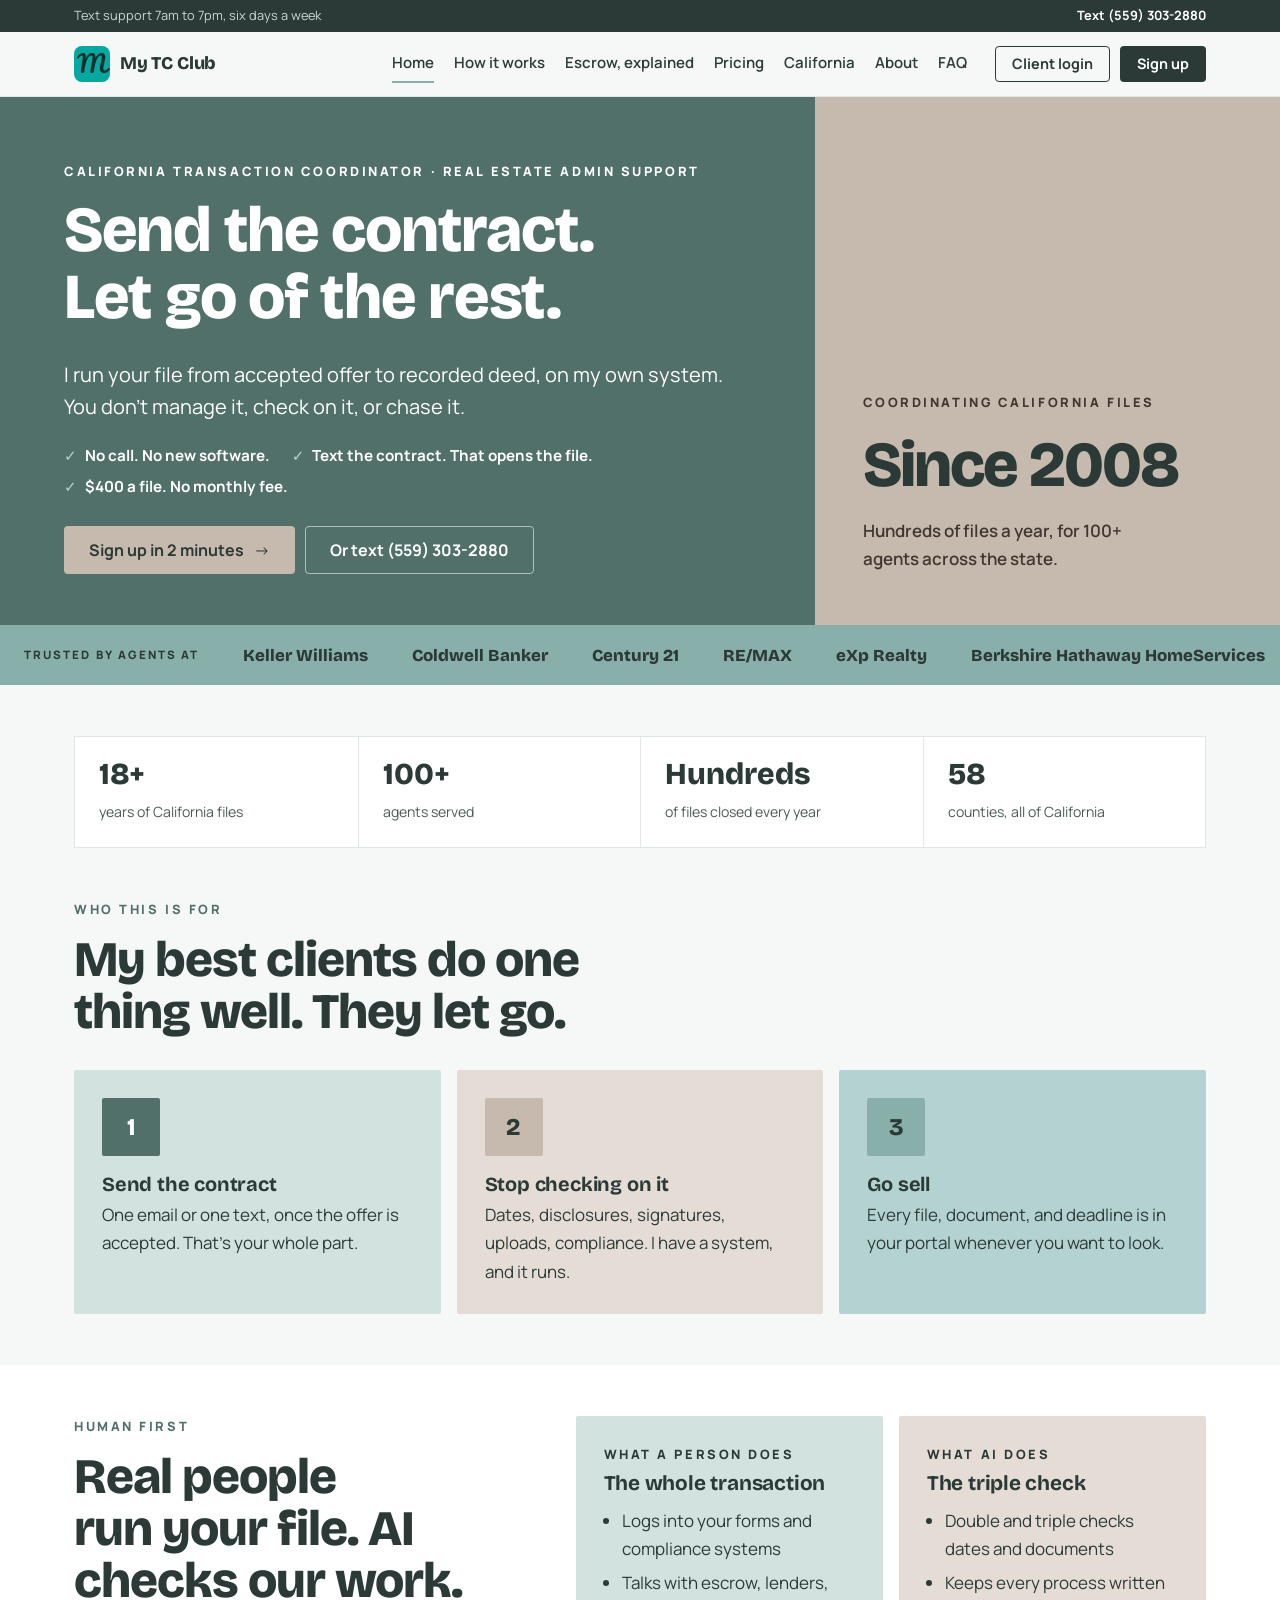
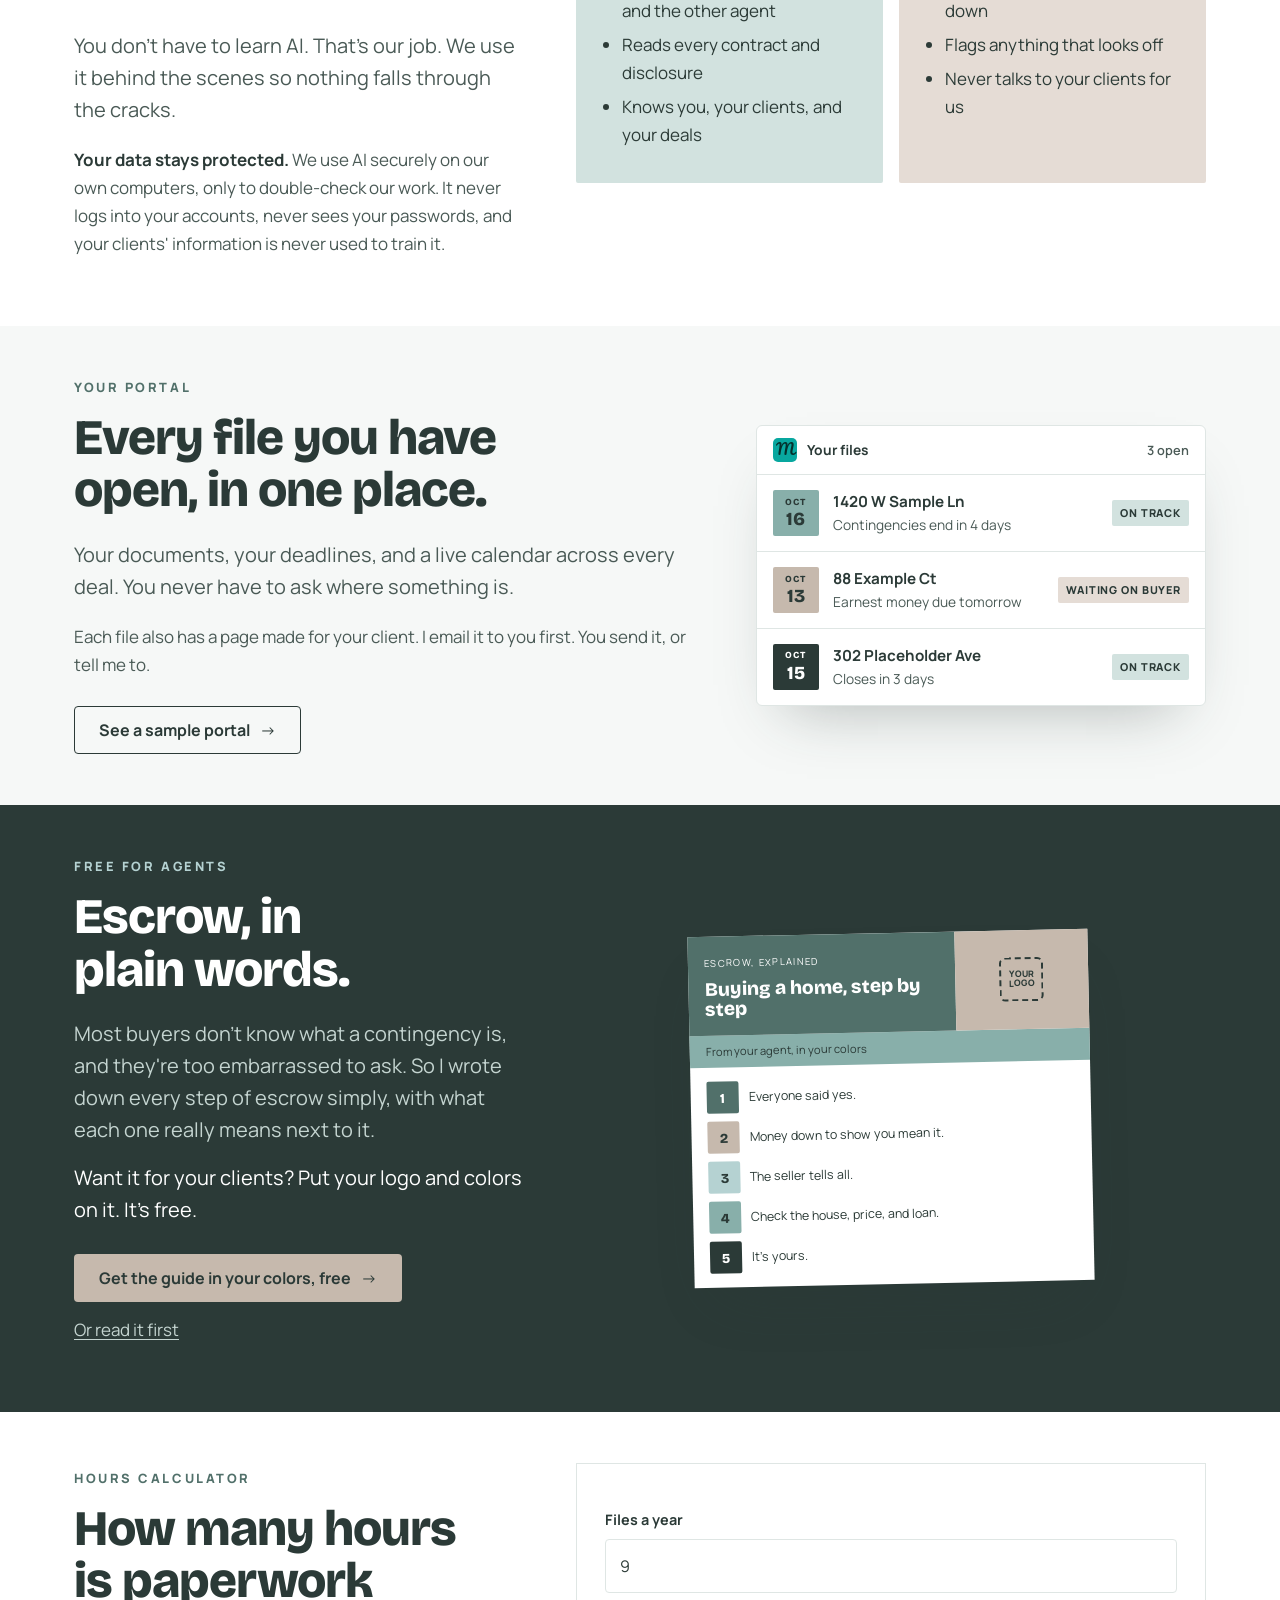
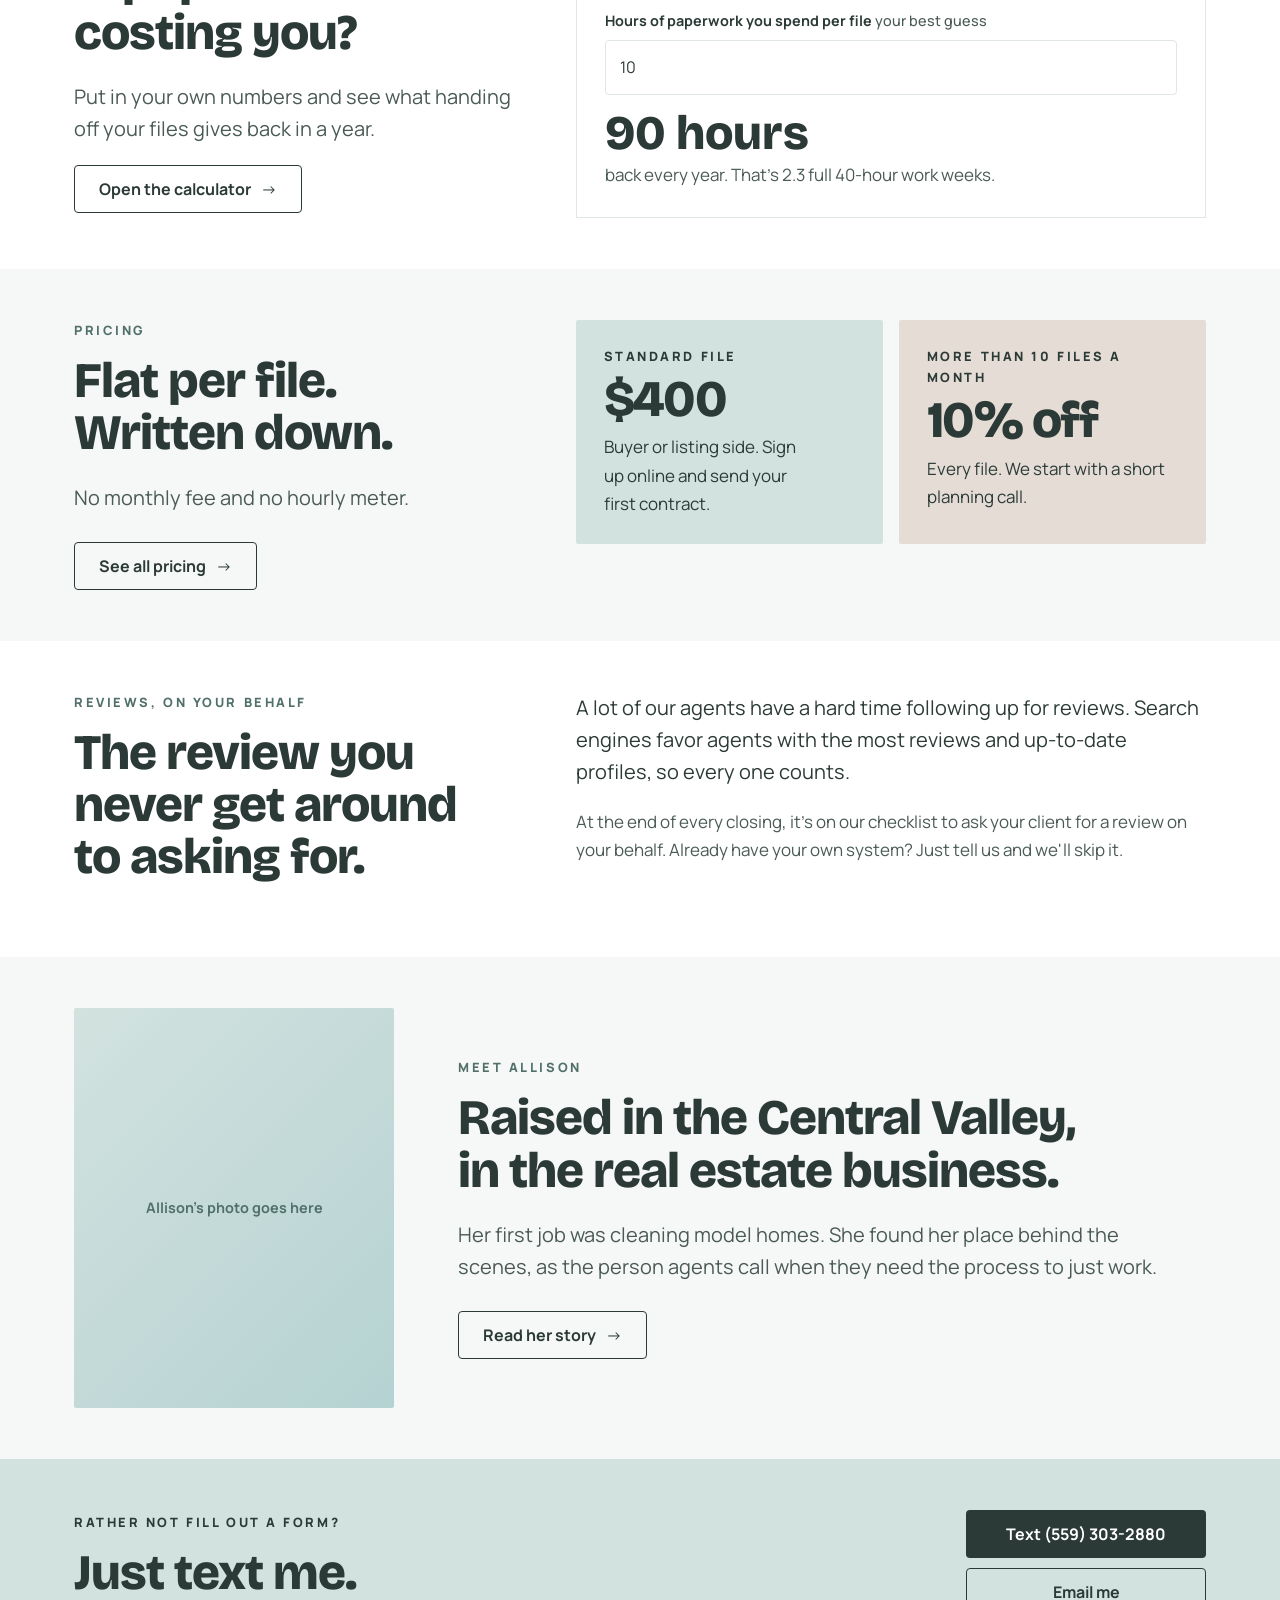
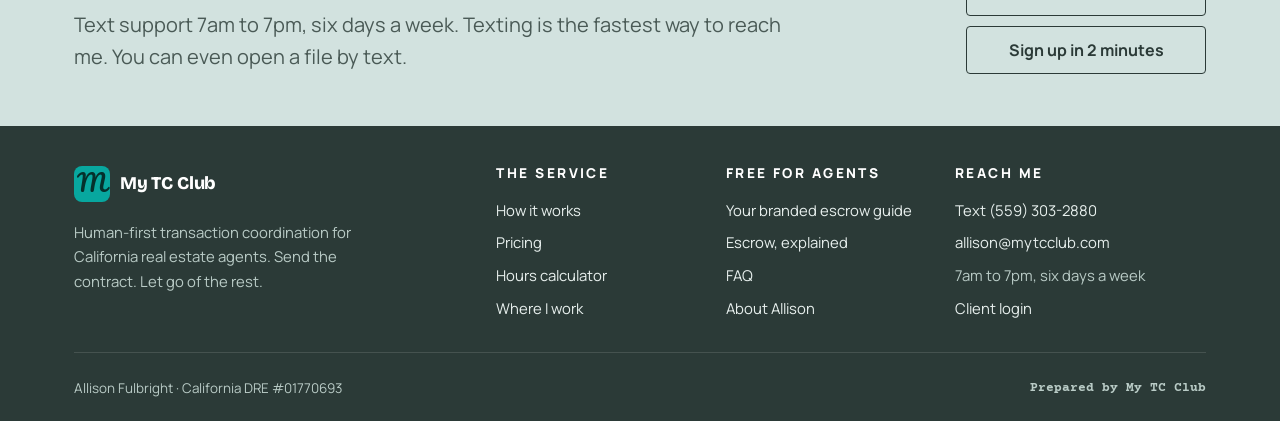
==== index.html @ 27456806 "My TC Club website (hidden from search until launch) Co-Authored-By: Claude Opus 5.5 <noreply@anthro" ====
<!doctype html>
<html lang="en">
<head>
<meta charset="utf-8">
<meta name="viewport" content="width=device-width,initial-scale=1">
<meta name="robots" content="noindex,nofollow" data-demo="remove-at-launch">
<title>California Transaction Coordinator | Virtual TC for Real Estate Agents | My TC Club</title>
<meta name="description" content="Virtual transaction coordination and real estate admin support for California agents. Contract to close, $400 per file, no call needed. Text the contract and let go.">
<link rel="canonical" href="https://www.mytcclub.com/">
<link rel="icon" href="assets/favicon.svg" type="image/svg+xml">
<meta name="theme-color" content="#51706a">
<meta property="og:type" content="website">
<meta property="og:site_name" content="My TC Club">
<meta property="og:title" content="California Transaction Coordinator | Virtual TC for Real Estate Agents | My TC Club">
<meta property="og:description" content="Virtual transaction coordination and real estate admin support for California agents. Contract to close, $400 per file, no call needed. Text the contract and let go.">
<meta property="og:url" content="https://www.mytcclub.com/">
<meta property="og:image" content="https://www.mytcclub.com/assets/og-image.jpg">
<meta property="og:image:alt" content="My TC Club, transaction coordination for California real estate agents">
<meta name="twitter:card" content="summary_large_image">
<meta name="geo.region" content="US-CA">
<meta name="geo.placename" content="Visalia, California">
<link rel="preconnect" href="https://fonts.googleapis.com"><link rel="preconnect" href="https://fonts.gstatic.com" crossorigin>
<link href="https://fonts.googleapis.com/css2?family=Bricolage+Grotesque:opsz,wght@12..96,700;12..96,800&family=Manrope:wght@400;500;600;700;800&family=Courier+Prime:wght@700&family=Pacifico&display=swap" rel="stylesheet">
<link rel="stylesheet" href="assets/site.css">
<style>
.hero .a h1{max-width:10.5em}
.herolist{list-style:none;padding:0;margin:-14px 0 26px;display:flex;flex-wrap:wrap;gap:6px 22px;color:#fff;font-weight:700;font-size:.95rem}
.herolist li:before{content:"\2713";color:var(--aqua);margin-right:8px}
.hero .b .bignum{font-size:clamp(2.6rem,5vw,4rem)}
.three{display:grid;grid-template-columns:repeat(3,1fr);gap:16px}
.three .tile{padding:28px}
.three .chip{margin-bottom:18px}
.three h3{font-size:1.25rem}
@media (max-width:800px){.three{grid-template-columns:1fr}}
.vs{display:grid;grid-template-columns:1fr 1fr;gap:16px}
.vs .tile{padding:28px}
.vs ul{margin:12px 0 0;padding-left:18px}
.vs li{margin:6px 0}
@media (max-width:760px){.vs{grid-template-columns:1fr}}
.pv{background:#fff;border:1px solid var(--line);box-shadow:0 30px 60px -30px rgba(43,58,55,.35);border-radius:6px;overflow:hidden;font-size:.86rem}
.pv-top{display:flex;align-items:center;gap:10px;padding:12px 16px;border-bottom:1px solid var(--line);font-weight:700;color:var(--deep)}
.pv-top .mark{width:24px;height:24px;font-size:15px;border-radius:5px}
.pv-top em{margin-left:auto;font-style:normal;font-weight:600;color:var(--muted);font-size:.8rem}
.pv-row{display:grid;grid-template-columns:46px 1fr auto;gap:14px;align-items:center;padding:14px 16px;border-bottom:1px solid var(--line)}
.pv-row:last-child{border-bottom:0}
.pv-row .chip{width:46px;height:46px}.pv-row .chip small{font-size:.58rem}.pv-row .chip b{font-size:1.15rem}
.pv-row b.ad{display:block;color:var(--deep);font-size:.95rem}
.pv-row span.nx{color:var(--muted)}
.pv-st{font-size:.68rem;font-weight:800;letter-spacing:.08em;text-transform:uppercase;padding:4px 8px;border-radius:2px;background:var(--mist);color:var(--deep)}
.pv-st.warm{background:var(--sand)}
@media (max-width:480px){.pv-st{display:none}.pv-row{grid-template-columns:46px 1fr}}
.sheet{background:#fff;color:var(--ink);box-shadow:0 30px 60px -30px rgba(43,58,55,.4);max-width:400px;width:100%;font-size:.78rem;transform:rotate(-1.2deg)}
.sheet .h{display:grid;grid-template-columns:2fr 1fr}
.sheet .h div{padding:16px}
.sheet .h .x{background:var(--slate);color:#fff}
.sheet .h .x b{display:block;font:800 1.2rem/1.05 "Bricolage Grotesque",sans-serif;margin-top:6px}
.sheet .h .y{background:var(--taupe);display:flex;align-items:center;justify-content:center}
.sheet .h .y span{display:grid;place-items:center;width:44px;height:44px;border:2px dashed var(--deep);border-radius:6px;font-size:.55rem;font-weight:800;color:var(--deep);text-align:center;line-height:1.1}
.sheet .bd{background:var(--sea);padding:7px 16px;color:var(--deep);font-size:.7rem}
.sheet .kd{padding:14px 16px;display:grid;gap:8px}
.sheet .kd div{display:flex;gap:10px;align-items:center}
.sheet .kd .chip{width:32px;height:32px}
.sheet .kd .chip b{font-size:.85rem}
.calc-mini{background:#fff;border:1px solid var(--line);padding:28px}
.calc-mini .out{font:800 3rem/1 "Bricolage Grotesque";color:var(--deep);margin:14px 0 4px}
.meet{display:grid;grid-template-columns:320px 1fr;gap:clamp(28px,5vw,72px);align-items:center}
@media (max-width:760px){.meet{grid-template-columns:1fr}.meet .photo{max-width:280px}}
.mq{display:inline-flex;gap:44px;padding-right:44px}
.sheet .h .x span{color:#fff;opacity:1!important}
</style>
<script type="application/ld+json">{"@type": "ProfessionalService", "@id": "https://www.mytcclub.com/#business", "name": "My TC Club", "url": "https://www.mytcclub.com/", "description": "Virtual real estate transaction coordination and administrative support for California real estate agents, contract to close.", "image": "https://www.mytcclub.com/assets/og-image.jpg", "logo": "https://www.mytcclub.com/assets/favicon.svg", "telephone": "+1-559-303-2880", "email": "allison@mytcclub.com", "priceRange": "$400 per file", "founder": {"@type": "Person", "name": "Allison Fulbright"}, "address": {"@type": "PostalAddress", "addressLocality": "Visalia", "addressRegion": "CA", "addressCountry": "US"}, "areaServed": {"@type": "State", "name": "California"}, "openingHoursSpecification": [{"@type": "OpeningHoursSpecification", "dayOfWeek": ["Monday", "Tuesday", "Wednesday", "Thursday", "Friday", "Saturday"], "opens": "07:00", "closes": "19:00"}], "sameAs": ["https://www.facebook.com/mytcclub/", "https://www.linkedin.com/in/allison-fulbright-240874ba/"], "knowsAbout": ["Real estate transaction coordination", "Escrow", "California real estate disclosures", "C.A.R. forms", "Real estate administrative support"], "@context": "https://schema.org"}</script>
<script type="application/ld+json">{"@context": "https://schema.org", "@type": "WebSite", "name": "My TC Club", "url": "https://www.mytcclub.com/"}</script>
<script type="application/ld+json">{"@type": "BreadcrumbList", "itemListElement": [{"@type": "ListItem", "position": 1, "name": "Home", "item": "https://www.mytcclub.com/"}], "@context": "https://schema.org"}</script>
</head>
<body>

<header class="hero">
  <div class="a">
    <span class="eyebrow">California transaction coordinator · Real estate admin support</span>
    <h1>Send the contract. Let go of the rest.</h1>
    <p class="lead">I run your file from accepted offer to recorded deed, on my own system. You don't manage it, check on it, or chase it.</p>
    <ul class="herolist"><li>No call. No new software.</li><li>Text the contract. That opens the file.</li><li>$400 a file. No monthly fee.</li></ul>
    <div style="display:flex;gap:10px;flex-wrap:wrap">
      <a class="btn btn-taupe arrow" href="signup.html">Sign up in 2 minutes</a>
      <a class="btn btn-ghost" id="heroText" href="#">Or just text me</a>
    </div>
  </div>
  <div class="b">
    <span class="eyebrow">Coordinating California files</span>
    <div class="bignum">Since 2008</div>
    <p>Hundreds of files a year, for 100+ agents across the state.</p>
  </div>
</header>

<div class="trust" aria-label="Brokerages">
  <div class="trustwrap"><span class="lbl">Trusted by agents at</span><div class="rail"><div class="marq" id="marq"></div></div></div>
</div>

<section style="padding-bottom:0">
  <div class="wrap">
    <div class="facts">
      <div><b id="yrs"></b><span>years of California files</span></div>
      <div><b>100+</b><span>agents served</span></div>
      <div><b>Hundreds</b><span>of files closed every year</span></div>
      <div><b>58</b><span>counties, all of California</span></div>
    </div>
  </div>
</section>

<section>
  <div class="wrap">
    <span class="eyebrow">Who this is for</span>
    <h2 style="max-width:16em">My best clients do one thing well. They let go.</h2>
    <div class="three" style="margin-top:32px">
      <div class="tile mist"><span class="chip c1"><b>1</b></span><h3>Send the contract</h3><p>One email or one text, once the offer is accepted. That's your whole part.</p></div>
      <div class="tile sand"><span class="chip c2"><b>2</b></span><h3>Stop checking on it</h3><p>Dates, disclosures, signatures, uploads, compliance. I have a system, and it runs.</p></div>
      <div class="tile aqua"><span class="chip c4"><b>3</b></span><h3>Go sell</h3><p>Every file, document, and deadline is in your portal whenever you want to look.</p></div>
    </div>
  </div>
</section>

<section class="s-white">
  <div class="wrap split">
    <div>
      <span class="eyebrow">Human first</span>
      <h2>Real people run your file. AI checks our work.</h2>
      <p class="lead">You don't have to learn AI. That's our job. We use it behind the scenes so nothing falls through the cracks.</p>
      <p class="muted"><b style="color:var(--deep)">Your data stays protected.</b> We use AI securely on our own computers, only to double-check our work. It never logs into your accounts, never sees your passwords, and your clients' information is never used to train it.</p>
    </div>
    <div class="vs">
      <div class="tile mist"><span class="eyebrow">What a person does</span><h3>The whole transaction</h3><ul><li>Logs into your forms and compliance systems</li><li>Talks with escrow, lenders, and the other agent</li><li>Reads every contract and disclosure</li><li>Knows you, your clients, and your deals</li></ul></div>
      <div class="tile sand"><span class="eyebrow">What AI does</span><h3>The triple check</h3><ul><li>Double and triple checks dates and documents</li><li>Keeps every process written down</li><li>Flags anything that looks off</li><li>Never talks to your clients for us</li></ul></div>
    </div>
  </div>
</section>

<section>
  <div class="wrap split flip" style="align-items:center">
    <div>
      <span class="eyebrow">Your portal</span>
      <h2>Every file you have open, in one place.</h2>
      <p class="lead">Your documents, your deadlines, and a live calendar across every deal. You never have to ask where something is.</p>
      <p class="muted">Each file also has a page made for your client. I email it to you first. You send it, or tell me to.</p>
      <a class="btn btn-line arrow" href="portal.html" style="margin-top:10px">See a sample portal</a>
    </div>
    <div class="pv" aria-label="Portal preview">
      <div class="pv-top"><span class="mark">M</span>Your files <em>3 open</em></div>
      <div class="pv-row"><span class="chip c4"><small>OCT</small><b>16</b></span><div><b class="ad">1420 W Sample Ln</b><span class="nx">Contingencies end in 4 days</span></div><span class="pv-st">On track</span></div>
      <div class="pv-row"><span class="chip c2"><small>OCT</small><b>13</b></span><div><b class="ad">88 Example Ct</b><span class="nx">Earnest money due tomorrow</span></div><span class="pv-st warm">Waiting on buyer</span></div>
      <div class="pv-row"><span class="chip c6"><small>OCT</small><b>15</b></span><div><b class="ad">302 Placeholder Ave</b><span class="nx">Closes in 3 days</span></div><span class="pv-st">On track</span></div>
    </div>
  </div>
</section>

<section class="s-deep">
  <div class="wrap split" style="align-items:center">
    <div style="display:flex;justify-content:center;order:2">
      <div class="sheet" aria-label="Branded guide preview">
        <div class="h"><div class="x"><span style="font-size:.6rem;letter-spacing:.14em;opacity:.8">ESCROW, EXPLAINED</span><b>Buying a home, step by step</b></div><div class="y"><span>YOUR<br>LOGO</span></div></div>
        <div class="bd">From your agent, in your colors</div>
        <div class="kd">
          <div><span class="chip c1"><b>1</b></span>Everyone said yes.</div>
          <div><span class="chip c2"><b>2</b></span>Money down to show you mean it.</div>
          <div><span class="chip c3"><b>3</b></span>The seller tells all.</div>
          <div><span class="chip c4"><b>4</b></span>Check the house, price, and loan.</div>
          <div><span class="chip c6"><b>5</b></span>It's yours.</div>
        </div>
      </div>
    </div>
    <div>
      <span class="eyebrow">Free for agents</span>
      <h2>Escrow, in plain words.</h2>
      <p class="lead">Most buyers don't know what a contingency is, and they're too embarrassed to ask. So I wrote down every step of escrow simply, with what each one really means next to it.</p>
      <p class="lead" style="color:#fff;margin-top:-4px">Want it for your clients? Put your logo and colors on it. It's free.</p>
      <a class="btn btn-taupe arrow" href="make-it-yours.html" style="margin-top:8px">Get the guide in your colors, free</a>
      <p style="margin-top:14px"><a href="escrow-explained.html" style="color:#c4d4d0">Or read it first</a></p>
    </div>
  </div>
</section>

<section class="s-white">
  <div class="wrap split" style="align-items:center">
    <div>
      <span class="eyebrow">Hours calculator</span>
      <h2>How many hours is paperwork costing you?</h2>
      <p class="lead">Put in your own numbers and see what handing off your files gives back in a year.</p>
      <a class="btn btn-line arrow" href="calculator.html">Open the calculator</a>
    </div>
    <div class="calc-mini">
      <label for="qf">Files a year</label><input id="qf" type="number" min="1" value="9" inputmode="numeric">
      <label for="qh">Hours of paperwork you spend per file <span class="opt">your best guess</span></label><input id="qh" type="number" min="1" value="10" inputmode="numeric">
      <div class="out" id="qo"></div><div class="muted" id="qw"></div>
    </div>
  </div>
</section>

<section>
  <div class="wrap split">
    <div>
      <span class="eyebrow">Pricing</span>
      <h2>Flat per file. Written down.</h2>
      <p class="lead">No monthly fee and no hourly meter.</p>
      <a class="btn btn-line arrow" href="pricing.html" style="margin-top:8px">See all pricing</a>
    </div>
    <div class="tiles">
      <div class="tile mist"><span class="eyebrow">Standard file</span><div class="bignum" style="font-size:3.2rem">$400</div><p style="margin-top:10px">Buyer or listing side. Sign up online and send your first contract.</p></div>
      <div class="tile sand"><span class="eyebrow">More than 10 files a month</span><div class="bignum" style="font-size:3.2rem">10% off</div><p style="margin-top:10px">Every file. We start with a short planning call.</p></div>
    </div>
  </div>
</section>

<section class="s-white">
  <div class="wrap split">
    <div><span class="eyebrow">Reviews, on your behalf</span><h2>The review you never get around to asking for.</h2></div>
    <div>
      <p class="lead" style="color:var(--ink)">A lot of our agents have a hard time following up for reviews. Search engines favor agents with the most reviews and up-to-date profiles, so every one counts.</p>
      <p class="muted">At the end of every closing, it's on our checklist to ask your client for a review on your behalf. Already have your own system? Just tell us and we'll skip it.</p>
    </div>
  </div>
</section>

<section>
  <div class="wrap meet">
    <div class="photo">Allison's photo goes here</div>
    <div>
      <span class="eyebrow">Meet Allison</span>
      <h2>Raised in the Central Valley, in the real estate business.</h2>
      <p class="lead">Her first job was cleaning model homes. She found her place behind the scenes, as the person agents call when they need the process to just work.</p>
      <a class="btn btn-line arrow" href="about.html" style="margin-top:8px">Read her story</a>
    </div>
  </div>
</section>

<script src="assets/config.js"></script><script src="assets/chrome.js"></script>
<script>
(function(){
  var M = window.MTC;
  document.getElementById('heroText').href = 'sms:' + M.phoneRaw;
  document.getElementById('heroText').textContent = 'Or text ' + M.phone;
  document.getElementById('yrs').textContent = (new Date().getFullYear() - M.since) + '+';
  var names = M.brokerages.map(function(b){ return '<span>' + b + '</span>'; }).join('');
  document.getElementById('marq').innerHTML = '<span class="mq">' + names + '</span><span class="mq" aria-hidden="true">' + names + '</span>';
  function q(){ var f=+document.getElementById('qf').value||0, h=+document.getElementById('qh').value||0, t=f*h;
    document.getElementById('qo').textContent = t.toLocaleString() + ' hours';
    document.getElementById('qw').textContent = 'back every year. That’s ' + (Math.round(t/40*10)/10) + ' full 40-hour work weeks.'; }
  ['qf','qh'].forEach(function(id){ document.getElementById(id).oninput = q; }); q();
})();
</script>
</body>
</html>
---- assets/site.css ----
/* My TC Club. Palette from Allison's updated Sample Info Sheet, 2026-10-02. */
:root{
  --slate:#51706a;   /* header block */
  --deep:#2b3a37;    /* close of escrow, darkest */
  --ink:#2c3b37;     /* text */
  --sea:#88afaa;     /* band, contingency */
  --aqua:#b5d2d2;    /* disclosures, escrow card */
  --mist:#d2e2df;    /* walk-through, buyer card */
  --taupe:#c6b9ad;   /* price block, earnest money */
  --sand:#e5dcd5;    /* listing card */
  --page:#f6f8f7;
  --white:#fff;
  --teal:#08a79f;    /* logo */
  --line:#dfe6e4;
  --muted:#4a5a56;
  --r:4px;
  --maxw:1180px;
}
*{box-sizing:border-box}
html{scroll-behavior:smooth}
body{margin:0;background:var(--page);color:var(--ink);font:400 17px/1.65 "Manrope",system-ui,sans-serif;-webkit-font-smoothing:antialiased;text-rendering:optimizeLegibility}
h1,h2,h3,h4{font-family:"Bricolage Grotesque","Manrope",sans-serif;line-height:1.05;margin:0 0 .45em;letter-spacing:-.02em;color:var(--deep)}
h1{font-size:clamp(2.3rem,5vw,4rem);font-weight:800}
h2{font-size:clamp(2rem,4.2vw,3.1rem);font-weight:800}
h3{font-size:1.3rem;font-weight:700;letter-spacing:-.01em}
h4{font-size:1.05rem;font-weight:700}
p{margin:0 0 1em}
a{color:var(--slate);text-underline-offset:3px}
img,svg{max-width:100%}
.wrap{max-width:var(--maxw);margin:0 auto;padding:0 24px}
@media (max-width:600px){.wrap{padding:0 16px}}
.eyebrow{display:block;font-size:.74rem;font-weight:800;letter-spacing:.2em;text-transform:uppercase;color:var(--slate);margin-bottom:1.1em}
.lead{font-size:clamp(1.08rem,1.6vw,1.25rem);line-height:1.6;color:var(--muted);max-width:36em}
.sig{font-family:"Courier Prime",ui-monospace,monospace;font-weight:700}
.muted{color:var(--muted)}
.tag{display:inline-block;background:var(--white);color:var(--deep);font-size:.7rem;font-weight:800;letter-spacing:.14em;text-transform:uppercase;padding:3px 8px;border-radius:2px}

/* ---------- header ---------- */
.mark{display:inline-grid;place-items:center;width:36px;height:36px;border-radius:8px;background:var(--teal);color:#05302c;font:400 24px/1 "Pacifico",cursive;padding-bottom:3px;flex:none}
.brand{display:flex;align-items:center;gap:10px;text-decoration:none;color:var(--deep);font:800 1.12rem/1 "Bricolage Grotesque",sans-serif;letter-spacing:-.01em}
.site-head{position:sticky;top:0;z-index:20;background:rgba(246,248,247,.92);backdrop-filter:saturate(1.4) blur(10px);border-bottom:1px solid var(--line)}
.site-head .bar{display:flex;align-items:center;gap:28px;height:64px;position:relative}
.topline{background:var(--deep);color:#c9d8d4;font-size:.8rem}
.topline .wrap{display:flex;justify-content:space-between;gap:12px;height:32px;align-items:center}
.topline a{color:#fff;font-weight:700;text-decoration:none}
@media (max-width:520px){.topline span{display:none}.topline .wrap{justify-content:center}}
.site-head nav{display:flex;gap:20px;margin-left:auto}
.site-head nav a{color:var(--ink);text-decoration:none;font-weight:600;font-size:.94rem;padding:6px 0;border-bottom:2px solid transparent}
.site-head nav a:hover,.site-head nav a.on{border-color:var(--sea)}
.site-head .acts{display:flex;gap:10px;align-items:center}
.menu-btn{display:none;background:none;border:0;padding:8px;cursor:pointer;margin-left:auto}
.menu-btn span{display:block;width:22px;height:2px;background:var(--deep);margin:5px 0}
@media (max-width:1100px){
  .site-head nav,.site-head .acts .login{display:none}
  .menu-btn{display:block}
  .site-head .acts{margin-left:0}
  body.menu-open .site-head nav{display:flex;flex-direction:column;position:absolute;top:64px;left:0;right:0;background:var(--page);padding:12px 24px 22px;border-bottom:1px solid var(--line);gap:4px}
  body.menu-open .site-head nav a{font-size:1.1rem;padding:10px 0}
}

/* ---------- buttons ---------- */
.btn{display:inline-flex;align-items:center;justify-content:center;gap:10px;padding:15px 24px;border-radius:var(--r);font:700 1rem/1 "Manrope",sans-serif;text-decoration:none;border:1.5px solid transparent;cursor:pointer;transition:background .15s,color .15s,border-color .15s;white-space:nowrap}
.btn-dark{background:var(--deep);color:#fff}
.btn-dark:hover{background:#1b2624}
.btn-taupe{background:var(--taupe);color:var(--deep)}
.btn-taupe:hover{background:#b8a99b}
.btn-line{border-color:var(--deep);color:var(--deep);background:transparent}
.btn-line:hover{background:var(--deep);color:#fff}
.btn-ghost{border-color:rgba(255,255,255,.55);color:#fff;background:transparent}
.btn-ghost:hover{background:#fff;color:var(--deep)}
.btn-sm{padding:10px 16px;font-size:.9rem}
.arrow:after{content:"\2192";font-weight:400}

/* ---------- blocks ---------- */
section{padding:clamp(40px,5vw,72px) 0}
.s-white{background:var(--white)}
.s-deep{background:var(--deep);color:#dfe9e6}
.s-deep h2,.s-deep h3{color:#fff}
.s-deep .eyebrow{color:var(--aqua)}
.s-deep .lead{color:#c4d4d0}
.s-slate{background:var(--slate);color:#eef4f2}
.s-slate h2,.s-slate h3{color:#fff}
.s-slate .eyebrow{color:var(--mist)}
.split{display:grid;grid-template-columns:5fr 7fr;gap:clamp(32px,6vw,96px);align-items:start}
.split.even{grid-template-columns:1fr 1fr}
.split.flip{grid-template-columns:7fr 5fr}
@media (max-width:900px){.split,.split.even,.split.flip{grid-template-columns:1fr}}
.rule{border:0;border-top:1px solid var(--line);margin:0}

/* page hero (inner pages) */
.phero{padding:clamp(28px,3.5vw,44px) 0 clamp(20px,2.5vw,32px);border-bottom:1px solid var(--line)}
.phero h1{font-size:clamp(2rem,3.6vw,3rem)}
.phero .lead{font-size:1.05rem}
.phero h1{max-width:13em}
.phero .lead{margin-top:10px}

/* home hero: the sheet's header block, at page scale */
.hero{display:grid;grid-template-columns:7fr 4fr}
.hero .a{background:var(--slate);color:#eef4f2;padding:clamp(40px,5vw,72px) clamp(20px,5vw,72px) clamp(36px,4vw,56px)}
.hero .a h1{color:#fff;max-width:9.5em}
.hero .a .eyebrow{color:var(--mist)}
.hero .a .lead{color:#e1ebe8;margin-bottom:34px}
.hero .b{background:var(--taupe);padding:clamp(28px,4vw,72px) clamp(20px,4vw,48px);display:flex;flex-direction:column;justify-content:flex-end;gap:22px}
.hero .b .eyebrow{color:#5c4f43;margin:0}
.bignum{font:800 clamp(2.8rem,5.5vw,4.4rem)/.95 "Bricolage Grotesque",sans-serif;color:var(--deep);letter-spacing:-.03em}
.hero .b p{margin:0;color:#3f3730;font-weight:600;max-width:17em}
.band{background:var(--sea);color:var(--deep)}
.band .wrap{display:flex;flex-wrap:wrap;justify-content:space-between;gap:10px 32px;padding-top:18px;padding-bottom:18px;font-size:.95rem}
.band b{font-weight:800}
@media (max-width:860px){.hero{grid-template-columns:1fr}}

/* stat row */
.stats{display:grid;grid-template-columns:repeat(4,1fr);border-top:1px solid var(--line);border-bottom:1px solid var(--line)}
.stats div{padding:28px 24px;border-left:1px solid var(--line)}
.stats div:first-child{border-left:0;padding-left:0}
.stats b{display:block;font:800 2.4rem/1 "Bricolage Grotesque",sans-serif;color:var(--deep);margin-bottom:8px}
.stats span{font-size:.92rem;color:var(--muted)}
@media (max-width:760px){.stats{grid-template-columns:1fr 1fr}.stats div:nth-child(3){border-left:0;padding-left:0}.stats div{border-top:1px solid var(--line)}.stats div:nth-child(-n+2){border-top:0}}

/* date chip, exactly the sheet */
.chip{display:inline-grid;place-items:center;align-content:center;width:58px;height:58px;border-radius:2px;color:#fff;font-family:"Bricolage Grotesque",sans-serif;line-height:1;flex:none}
.chip small{font-size:.66rem;font-weight:800;letter-spacing:.14em;margin-bottom:3px}
.chip b{font-size:1.5rem;font-weight:800}
.c1{background:var(--slate)}.c2{background:var(--taupe);color:var(--deep)}.c3{background:var(--aqua);color:var(--deep)}.c4{background:var(--sea);color:var(--deep)}.c5{background:var(--mist);color:var(--deep)}.c6{background:var(--deep)}

/* numbered steps */
.steps{list-style:none;margin:0;padding:0;counter-reset:s}
.steps li{display:grid;grid-template-columns:58px 1fr;gap:22px;padding:22px 0;border-top:1px solid var(--line)}
.steps li:last-child{border-bottom:1px solid var(--line)}
.steps h3{margin:4px 0 4px;font-size:1.2rem}
.steps p{margin:0;color:var(--muted)}
.s-deep .steps li,.s-slate .steps li{border-color:rgba(255,255,255,.14)}
.s-deep .steps p{color:#b9cbc6}

/* team-card look from the sheet */
.tile{padding:26px 28px;border-radius:2px}
.tile.mist{background:var(--mist)}.tile.sand{background:var(--sand)}.tile.aqua{background:var(--aqua)}.tile.white{background:#fff;border:1px solid var(--sea)}
.tile .eyebrow{color:var(--deep);opacity:.75;margin-bottom:.6em}
.tile h3{margin-bottom:.3em}
.tile p{margin:0}
.tiles{display:grid;grid-template-columns:1fr 1fr;gap:16px}
@media (max-width:700px){.tiles{grid-template-columns:1fr}}

/* the road (journey) */
.road{position:relative;margin-top:48px}
.road:before{content:"";position:absolute;left:28px;top:10px;bottom:10px;width:4px;background:repeating-linear-gradient(var(--taupe) 0 14px,transparent 14px 24px);border-radius:2px}
.stop{position:relative;display:grid;grid-template-columns:60px 1fr;gap:26px;padding:0 0 46px}
.stop:last-child{padding-bottom:0}
.stop .chip{position:relative;z-index:1;box-shadow:0 0 0 6px var(--page)}
.s-white .stop .chip{box-shadow:0 0 0 6px #fff}
.stop .when{font-size:.78rem;font-weight:800;letter-spacing:.16em;text-transform:uppercase;color:var(--slate);margin-bottom:6px}
.stop h3{font-size:1.45rem;margin-bottom:8px}
.stop .kid{font-size:1.12rem;color:var(--ink);margin:0 0 8px;max-width:34em}
.stop .real{font-size:.95rem;color:var(--muted);margin:0;max-width:40em}
.stop .real:before{content:"What that actually means: ";font-weight:700;color:var(--slate)}
.stop .who{display:flex;flex-wrap:wrap;gap:8px 18px;margin-top:12px;font-size:.88rem}
.stop .who span b{color:var(--deep)}

/* pricing */
.plans{display:grid;grid-template-columns:repeat(3,1fr);gap:0;border:1px solid var(--line);background:#fff}
.plan{padding:36px 32px;border-left:1px solid var(--line);display:flex;flex-direction:column}
.plan:first-child{border-left:0}
.plan.feature{background:var(--slate);color:#eef4f2}
.plan.feature h3,.plan.feature .price{color:#fff}
.plan.feature .eyebrow{color:var(--mist)}
.plan .price{font:800 3rem/1 "Bricolage Grotesque",sans-serif;color:var(--deep);margin:6px 0 4px;letter-spacing:-.02em}
.plan .per{font-size:.9rem;color:var(--muted);margin-bottom:18px}
.plan.feature .per{color:#d6e4e0}
.plan ul{list-style:none;padding:0;margin:0 0 26px;flex:1}
.plan li{padding:8px 0 8px 24px;position:relative;font-size:.96rem;border-top:1px solid var(--line)}
.plan.feature li{border-color:rgba(255,255,255,.18)}
.plan li:before{content:"";position:absolute;left:2px;top:15px;width:10px;height:6px;border-left:2px solid var(--sea);border-bottom:2px solid var(--sea);transform:rotate(-45deg)}
.plan.feature li:before{border-color:var(--aqua)}
@media (max-width:900px){.plans{grid-template-columns:1fr}.plan{border-left:0;border-top:1px solid var(--line)}.plan:first-child{border-top:0}}

/* faq */
.faq details{border-top:1px solid var(--line);padding:16px 0}
.faq details:last-child{border-bottom:1px solid var(--line)}
.faq summary{font:700 1.12rem/1.3 "Bricolage Grotesque",sans-serif;color:var(--deep);cursor:pointer;list-style:none;display:flex;justify-content:space-between;gap:20px}
.faq summary::-webkit-details-marker{display:none}
.faq summary:after{content:"+";font:400 1.6rem/1 "Manrope";color:var(--slate)}
.faq details[open] summary:after{content:"\2212"}
.faq details p{margin:12px 0 0;color:var(--muted);max-width:44em}
.faq details ul{margin:10px 0 2px;padding:10px 14px 10px 30px;background:#fff;border-left:3px solid var(--sea);font-size:.95rem;color:var(--ink)}
.faq details li{margin:3px 0}
.faq details[open] summary{color:var(--slate)}

/* forms */
label{display:block;font-weight:700;font-size:.9rem;margin:16px 0 7px;color:var(--deep)}
label .opt{font-weight:500;color:var(--muted)}
input,select,textarea{width:100%;padding:13px 14px;border:1.5px solid var(--line);border-radius:var(--r);font:inherit;font-size:16px;background:#fff;color:var(--ink)}
input:focus,select:focus,textarea:focus{outline:none;border-color:var(--slate);box-shadow:0 0 0 3px rgba(81,112,106,.15)}
.hint{font-size:.88rem;color:var(--muted);margin:8px 0 0}

/* quote */
.pull{font:700 clamp(1.6rem,3.4vw,2.5rem)/1.2 "Bricolage Grotesque",sans-serif;color:var(--deep);letter-spacing:-.015em;margin:0;max-width:20em}
.s-deep .pull,.s-slate .pull{color:#fff}

/* footer */
.site-foot{background:var(--deep);color:#b9cbc6;padding:48px 0 28px;font-size:.93rem}
.site-foot a{color:#e7efed;text-decoration:none}
.site-foot a:hover{text-decoration:underline}
.site-foot .cols{display:grid;grid-template-columns:2fr 1fr 1fr 1.3fr;gap:36px}
.site-foot h4{color:#fff;font-size:.78rem;letter-spacing:.18em;text-transform:uppercase;margin-bottom:14px;font-family:"Manrope",sans-serif;font-weight:800}
.site-foot ul{list-style:none;margin:0;padding:0}
.site-foot li{padding:4px 0}
.site-foot .brand{color:#fff}
.site-foot .legal{border-top:1px solid rgba(255,255,255,.12);margin-top:48px;padding-top:24px;display:flex;flex-wrap:wrap;justify-content:space-between;gap:12px;font-size:.84rem}
@media (max-width:860px){.site-foot .cols{grid-template-columns:1fr 1fr}}
@media (max-width:520px){.site-foot .cols{grid-template-columns:1fr}}

.demo-bar{background:var(--deep);color:#c9d8d4;font-size:.84rem;padding:9px 0}
.demo-bar b{color:#fff}
@media print{.site-head,.site-foot,.noprint,.demo-bar{display:none!important}body{background:#fff}}
.optional{display:inline-block;border:1px solid var(--sea);color:var(--slate);font-size:.7rem;font-weight:800;letter-spacing:.14em;text-transform:uppercase;padding:3px 8px;border-radius:2px;margin-bottom:14px}
.site-head nav a.mob{display:none}
@media (max-width:1100px){body.menu-open .site-head nav a.mob{display:block}}

/* contact strip on every page */
.contact-strip{background:var(--mist);padding:clamp(32px,4vw,52px) 0}
.contact-strip .wrap{display:grid;grid-template-columns:1fr auto;gap:32px;align-items:center}
.contact-strip h2{margin-bottom:.2em}
.contact-strip .lead{margin:0}
.cs-btns{display:flex;flex-direction:column;gap:10px;min-width:240px}
@media (max-width:760px){.contact-strip .wrap{grid-template-columns:1fr}.cs-btns{min-width:0}}

/* trusted-by marquee */
.trust{background:var(--sea);color:var(--deep);overflow:hidden;padding:16px 0;white-space:nowrap}
.trust .lbl{font-size:.72rem;font-weight:800;letter-spacing:.18em;text-transform:uppercase;padding:0 24px;display:inline-block}
.marq{display:inline-flex;gap:44px;animation:marq 40s linear infinite;padding-left:20px}
.marq span{font:800 1.05rem/1 "Bricolage Grotesque",sans-serif;opacity:.85}
.trust:hover .marq{animation-play-state:paused}
@keyframes marq{from{transform:translateX(0)}to{transform:translateX(-50%)}}
@media (prefers-reduced-motion:reduce){.marq{animation:none}}
.trustwrap{display:flex;align-items:center}
.trustwrap .lbl{flex:none;background:var(--sea);position:relative;z-index:1}
.trustwrap .rail{overflow:hidden;flex:1}

/* tabs (FAQ, how it works) */
.tabbar{display:flex;gap:8px;overflow-x:auto;scrollbar-width:none;margin-bottom:12px;-webkit-overflow-scrolling:touch}
.tabbar::-webkit-scrollbar{display:none}
.tabbar button{flex:none;background:#fff;border:1.5px solid var(--line);border-radius:999px;padding:10px 18px;margin:0 0 12px;font:800 .95rem "Manrope",sans-serif;color:var(--deep);cursor:pointer}
.tabbar button:hover{border-color:var(--slate)}
.tabbar button.on{background:var(--deep);border-color:var(--deep);color:#fff}
.tabpane{display:none}
.tabpane.on{display:block}

/* small facts row */
.facts{display:grid;grid-template-columns:repeat(4,1fr);gap:0;background:#fff;border:1px solid var(--line)}
.facts div{padding:22px 24px;border-left:1px solid var(--line)}
.facts div:first-child{border-left:0}
.facts b{display:block;font:800 1.9rem/1.05 "Bricolage Grotesque",sans-serif;color:var(--deep);margin-bottom:6px}
.facts span{font-size:.88rem;color:var(--muted)}
@media (max-width:760px){.facts{grid-template-columns:1fr 1fr}.facts div:nth-child(3){border-left:0}.facts div:nth-child(n+3){border-top:1px solid var(--line)}}

/* photo placeholder until Allison's photos arrive */
.photo{background:linear-gradient(135deg,var(--mist),var(--aqua));aspect-ratio:4/5;display:grid;place-items:center;color:var(--slate);font-weight:700;font-size:.9rem;text-align:center;padding:20px;border-radius:2px}

/* ---- designer QA pass, 2026-10-03 ---- */
section{padding:clamp(28px,4vw,56px) 0}
.split{gap:clamp(20px,4vw,64px)}
.eyebrow{font-size:.8rem}
.site-foot h4{font-size:.85rem}
.contact-strip .eyebrow,.tile .eyebrow{color:var(--deep)}
.hero .b .eyebrow{color:#3f3730}
h1,h2,h3{text-wrap:balance}
.lead,p{text-wrap:pretty}
.tabbar{margin-bottom:16px}
.faq details{padding:0}
.faq summary{padding:14px 0;min-height:44px;align-items:center}
.faq details[open]{padding-bottom:14px}
.site-foot{padding:40px 0 22px}
.site-foot .legal{margin-top:28px}
@media (max-width:860px){.hero .b{flex-direction:row;align-items:baseline;flex-wrap:wrap;gap:6px 14px;padding:18px 20px}.hero .b .bignum{font-size:2.2rem}}
@media (max-width:760px){.cs-btns{flex-direction:row;flex-wrap:wrap}.cs-btns .btn{flex:1 1 45%}.contact-strip{padding:28px 0}.contact-strip .wrap{gap:18px}}
@media (max-width:600px){
  .site-head{top:-32px}.site-head .bar{height:56px}
  body.menu-open .site-head nav{top:56px}
  .tabbar{flex-wrap:wrap;overflow:visible}.tabbar button{padding:9px 14px;font-size:.88rem;margin:0}
  .btn{white-space:normal;text-align:center;line-height:1.25}
}
@media (max-width:520px){
  .site-foot .cols{grid-template-columns:1fr 1fr;gap:20px 16px}
  .site-foot .cols>div:first-child{grid-column:1/-1}
  .site-foot{padding:32px 0 20px}.site-foot .legal{margin-top:24px}
  .site-foot li a{display:inline-block;padding:10px 0}
}
@media (max-width:520px){
  .site-foot .cols>div:nth-child(2),.site-foot .cols>div:nth-child(3){display:none}
  .site-foot .cols>div:first-child p{display:none}
  .site-foot li a{padding:8px 0}
  .contact-strip .lead{display:none}
  .contact-strip h2{font-size:1.6rem}
}

/* ---- accessibility ---- */
.skip{position:absolute;left:12px;top:-60px;z-index:100;background:var(--deep);color:#fff;padding:10px 16px;border-radius:var(--r);font-weight:700;text-decoration:none}
.skip:focus{top:12px}
:focus-visible{outline:3px solid var(--teal);outline-offset:2px}
.btn:focus-visible,.pill2:focus-visible,.choice:focus-visible,.tabbar button:focus-visible{outline:3px solid var(--teal);outline-offset:3px}
[tabindex="-1"]:focus{outline:none}
@media (prefers-reduced-motion:reduce){*{transition:none!important;scroll-behavior:auto!important}}
/* contrast fixes from axe audit */
.hero .a .eyebrow,.hero .a .lead,.s-slate .eyebrow,.s-slate .lead,.plan.feature .eyebrow,.plan.feature .per{color:#fff}
.tile .eyebrow{opacity:1}
.tile a{color:var(--deep)}
.marq span{opacity:1}
.chip small{color:inherit!important}
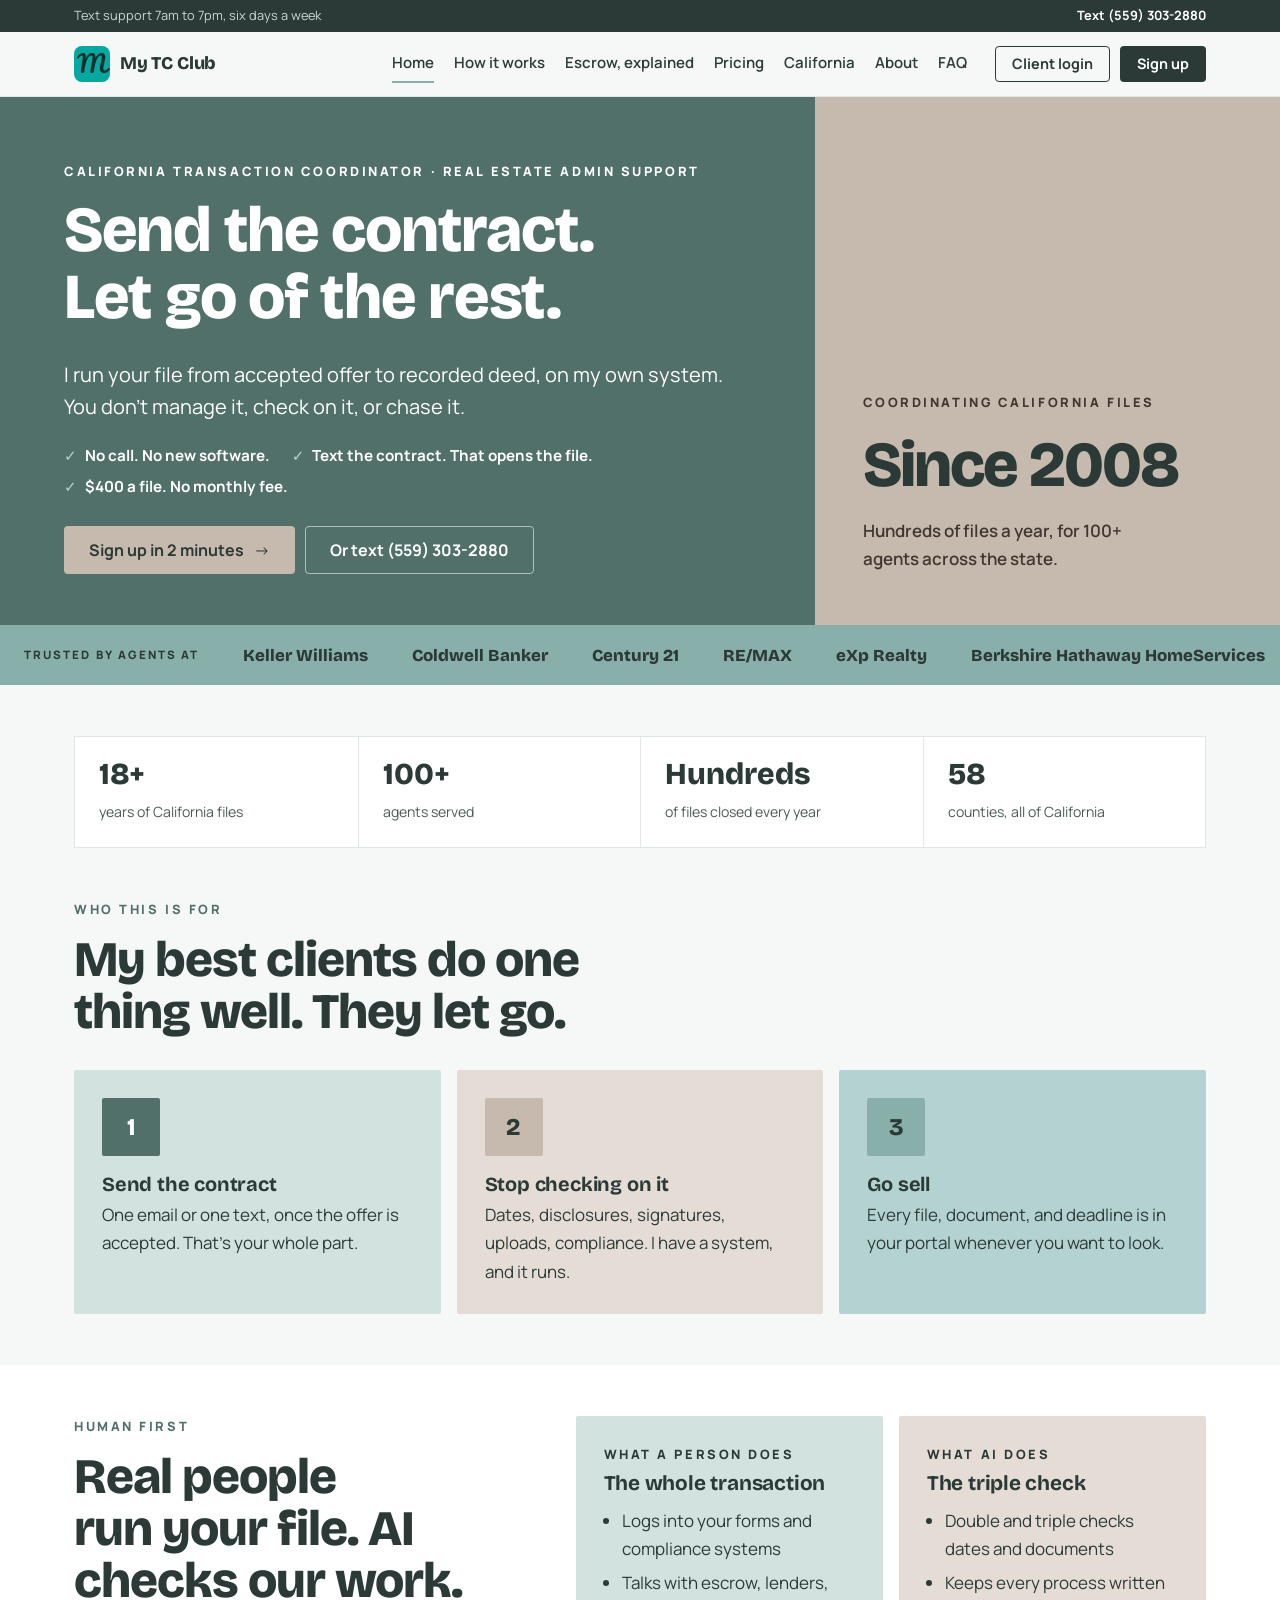
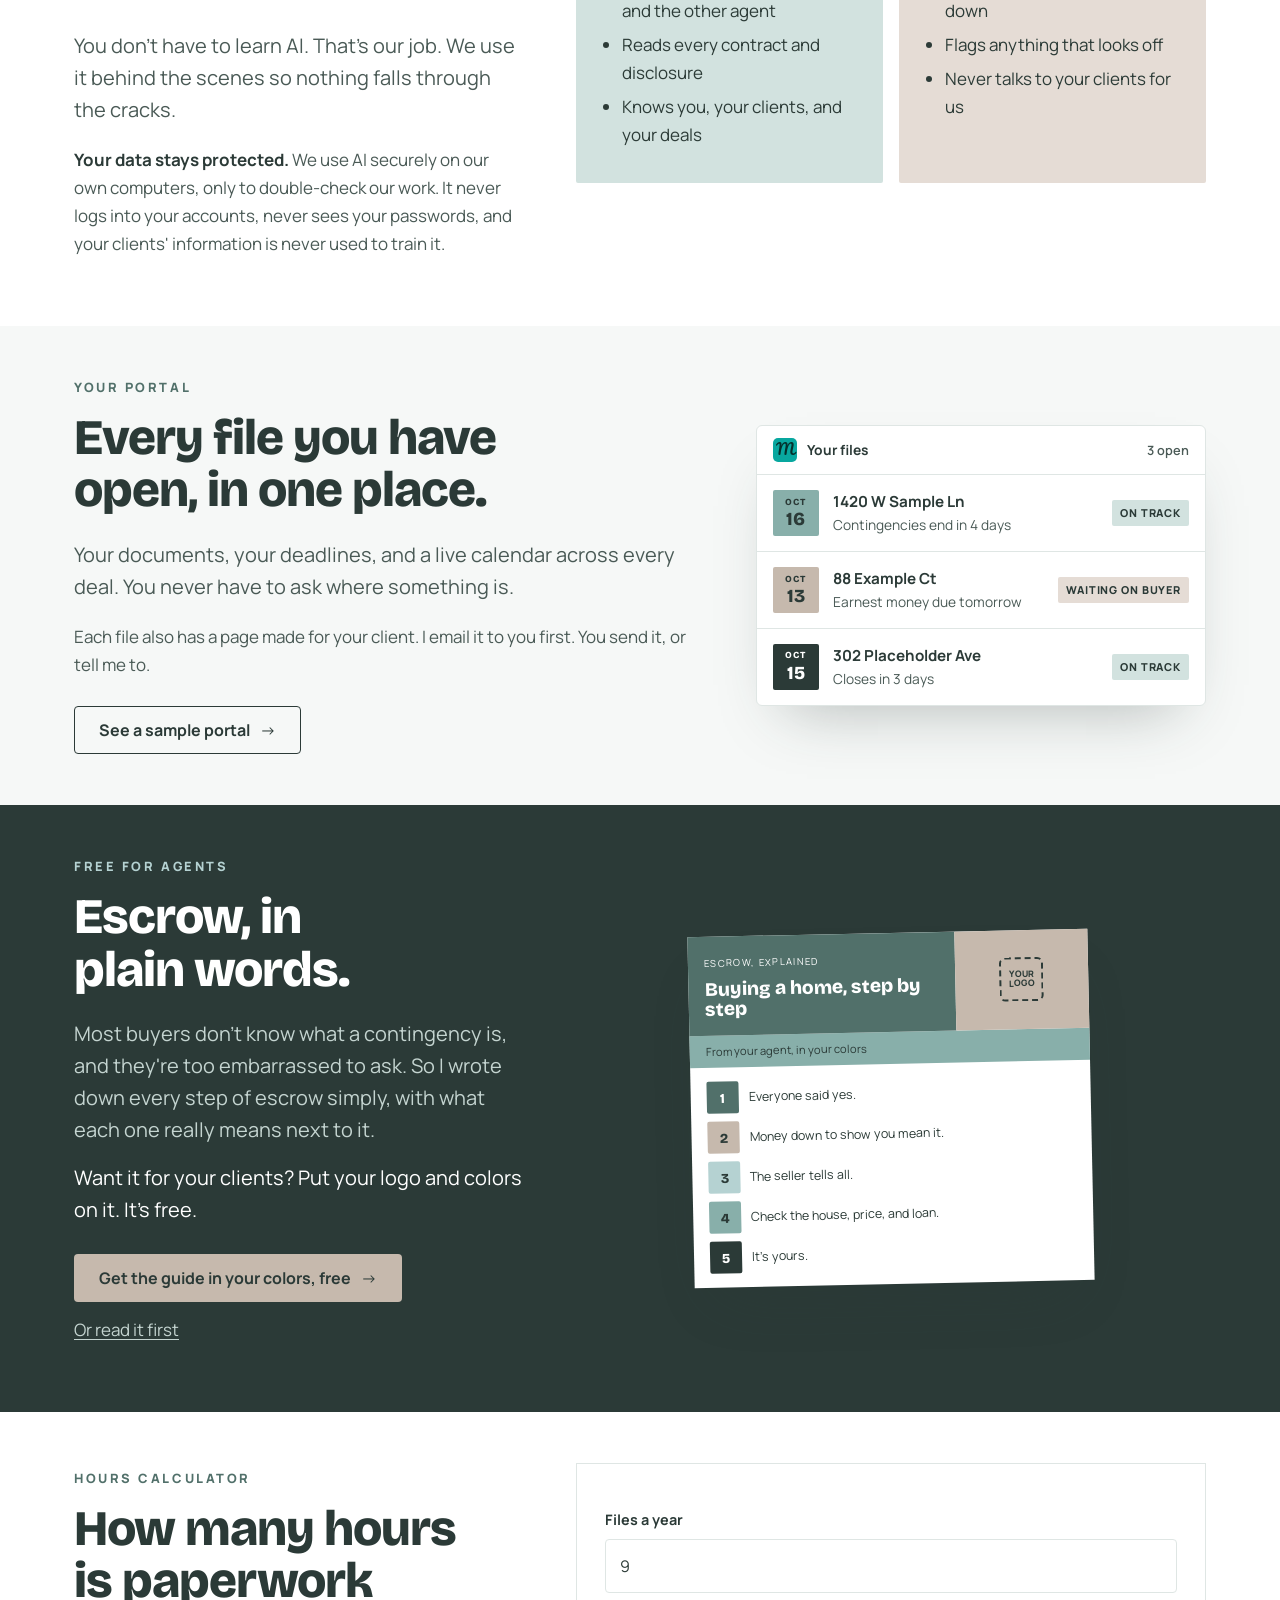
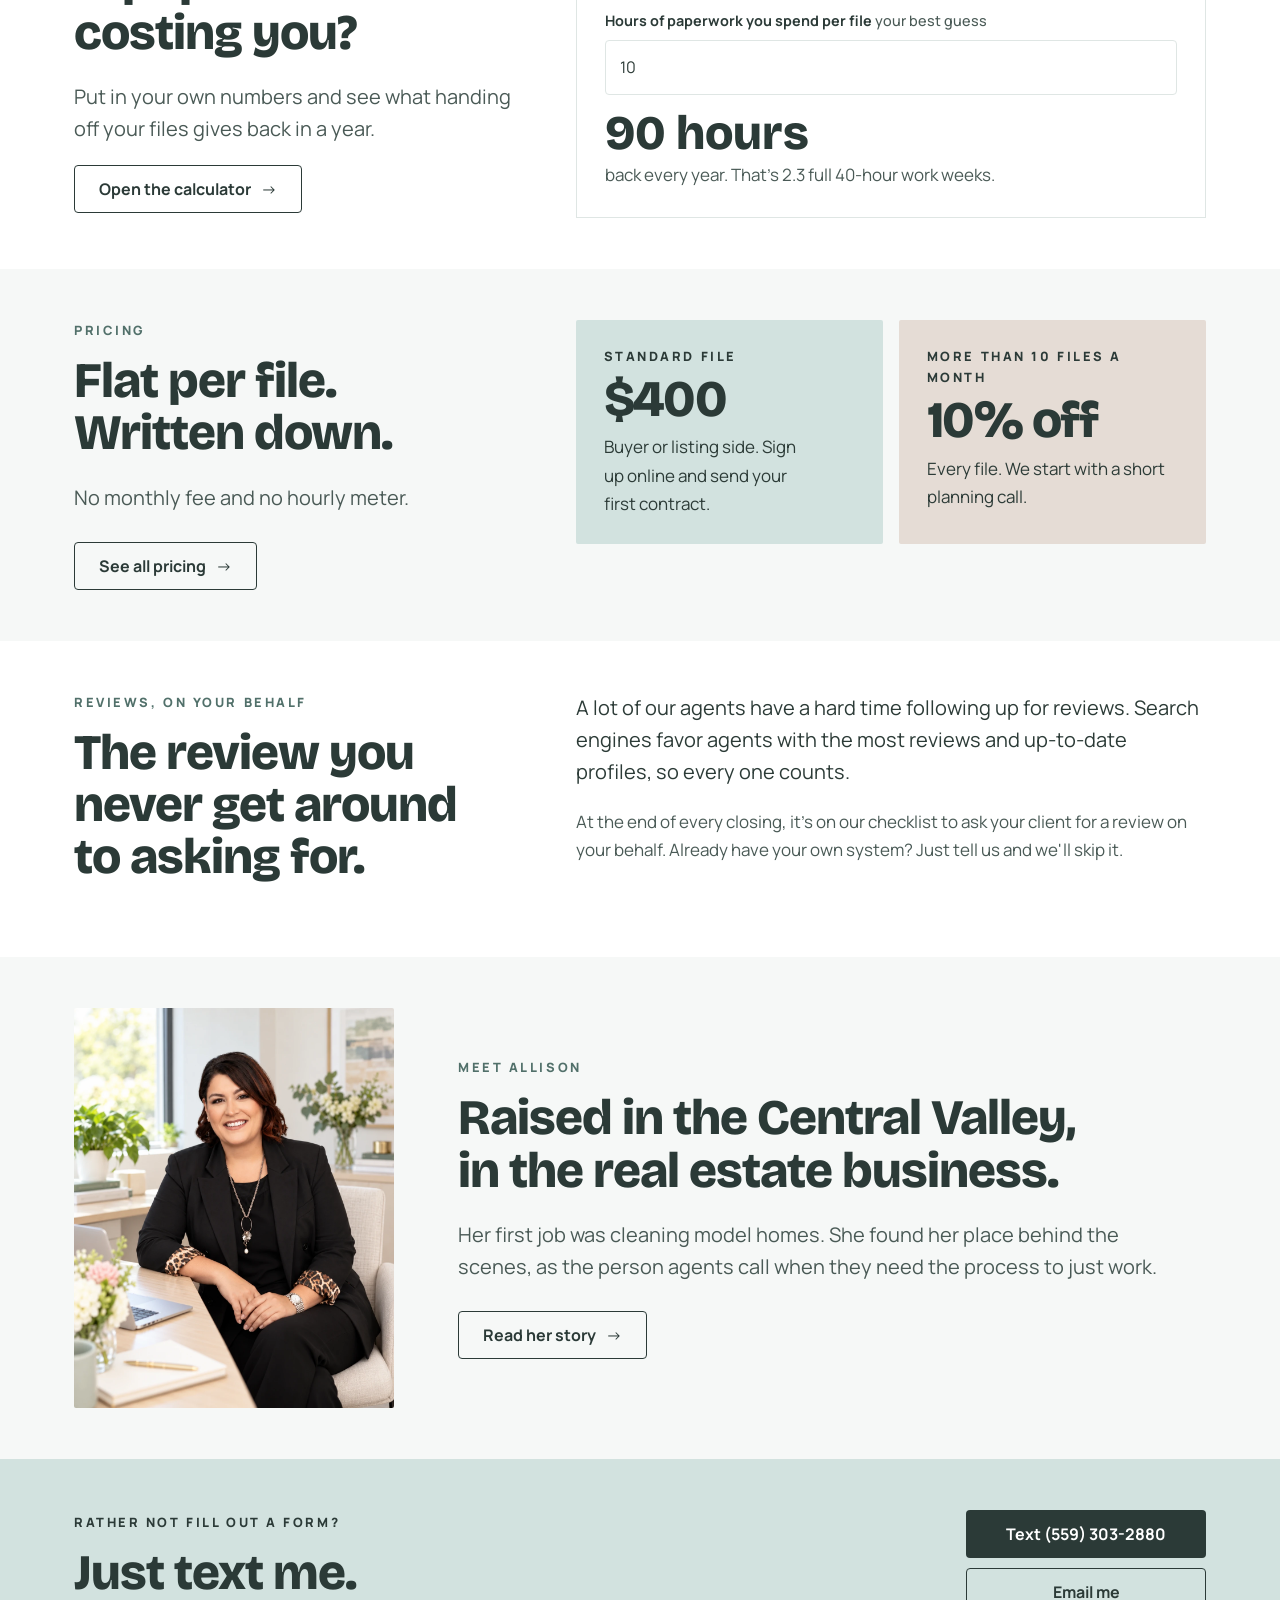
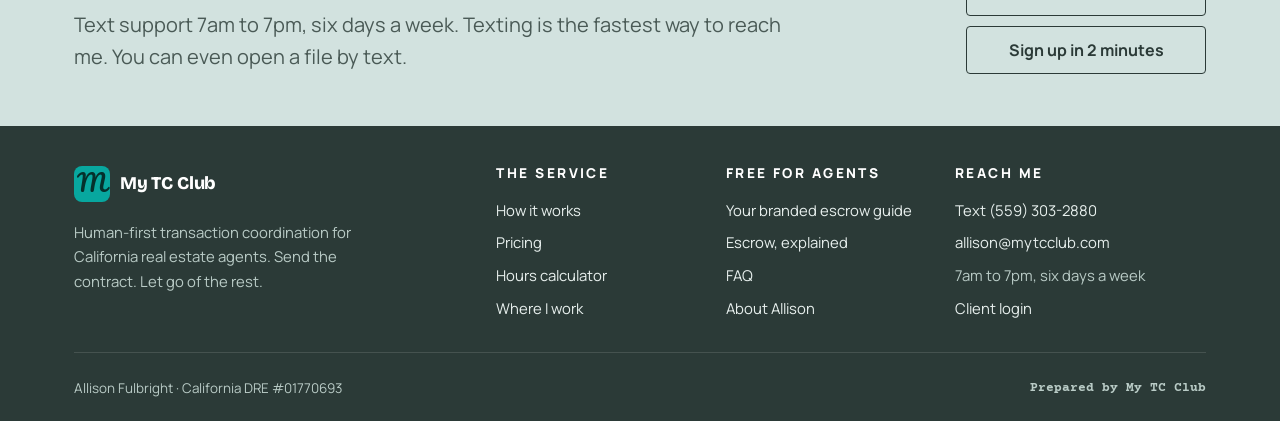
==== commit cc0fa25d: "Add Allison's photo to home and About pages Co-Authored-By: Claude Opus 5.5 <noreply@anthropic.com>" ====
--- a/index.html
+++ b/index.html
@@ -221,7 +221,7 @@
 
 <section>
   <div class="wrap meet">
-    <div class="photo">Allison's photo goes here</div>
+    <img class="photo" src="assets/allison.webp" alt="Allison Fulbright, owner of My TC Club" width="1122" height="1402">
     <div>
       <span class="eyebrow">Meet Allison</span>
       <h2>Raised in the Central Valley, in the real estate business.</h2>
--- a/assets/site.css
+++ b/assets/site.css
@@ -306,3 +306,4 @@
 .tile a{color:var(--deep)}
 .marq span{opacity:1}
 .chip small{color:inherit!important}
+img.photo{padding:0;object-fit:cover;width:100%;height:auto;display:block}
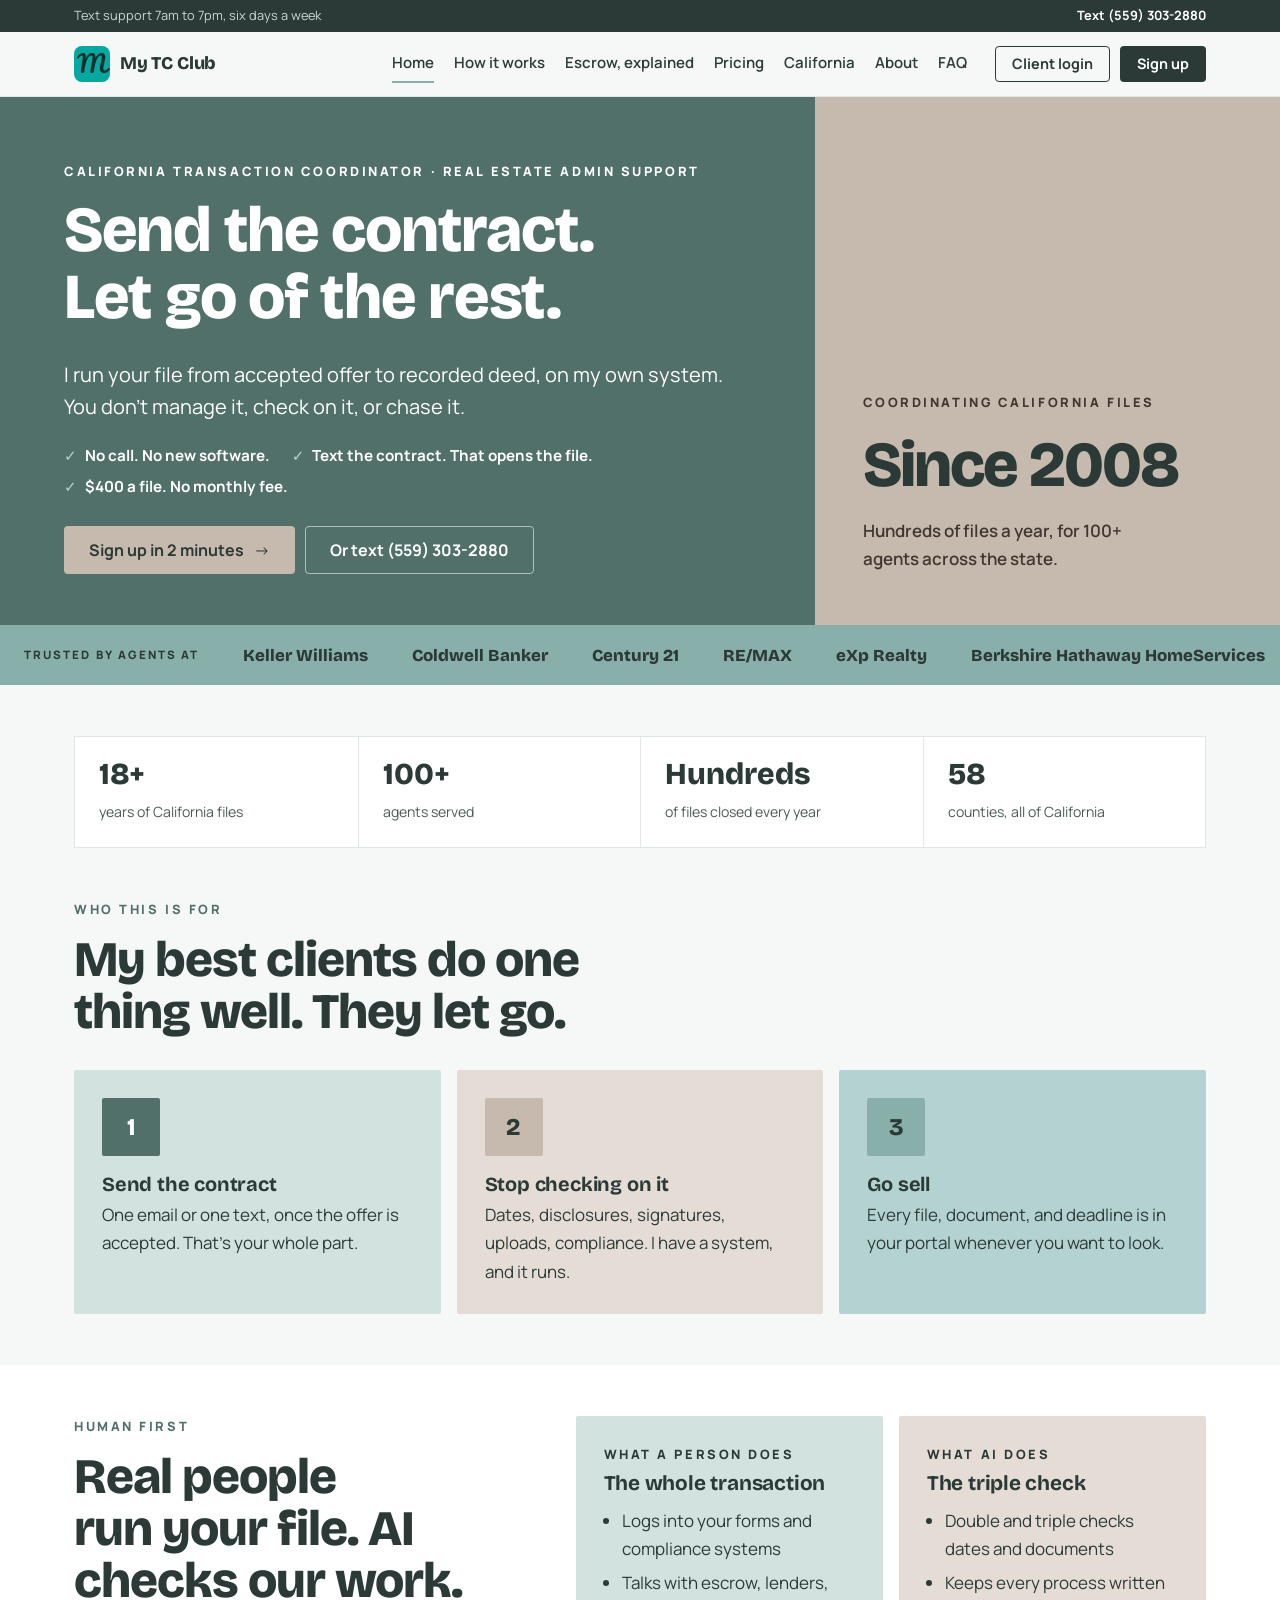
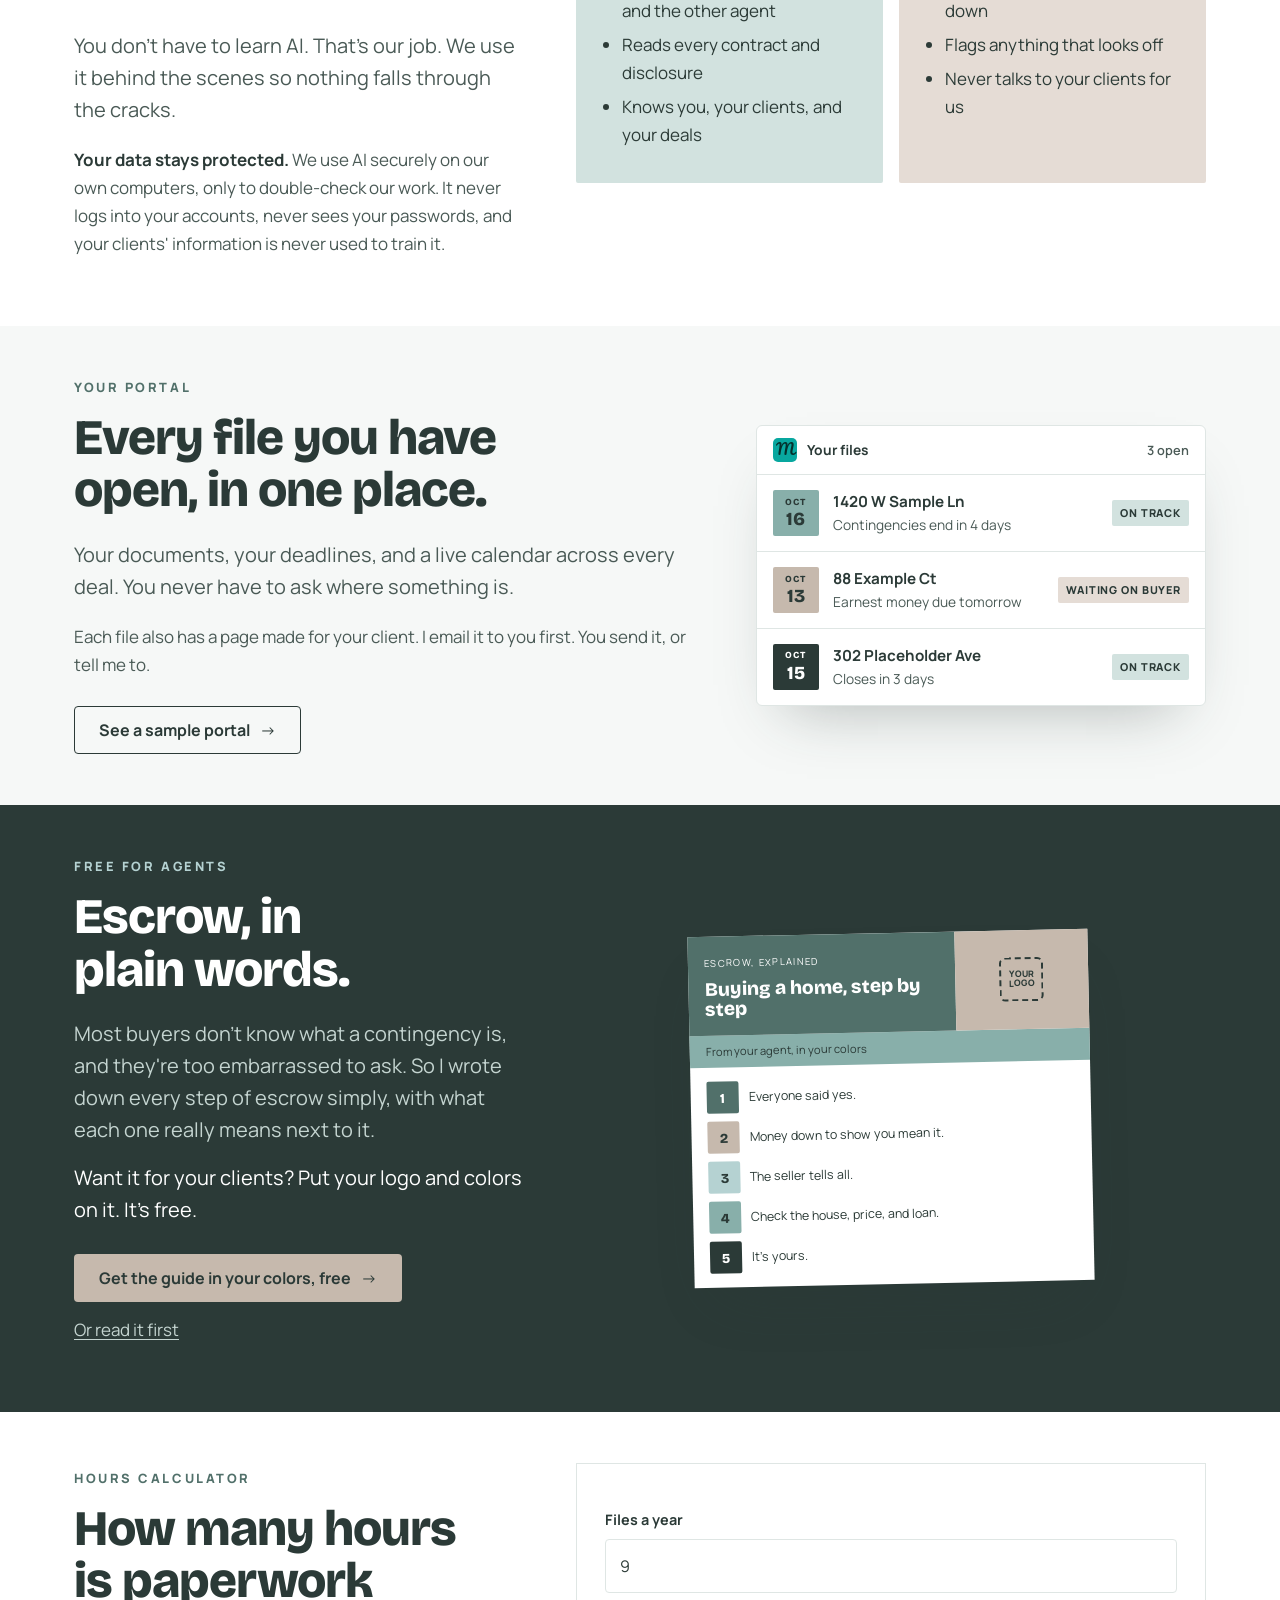
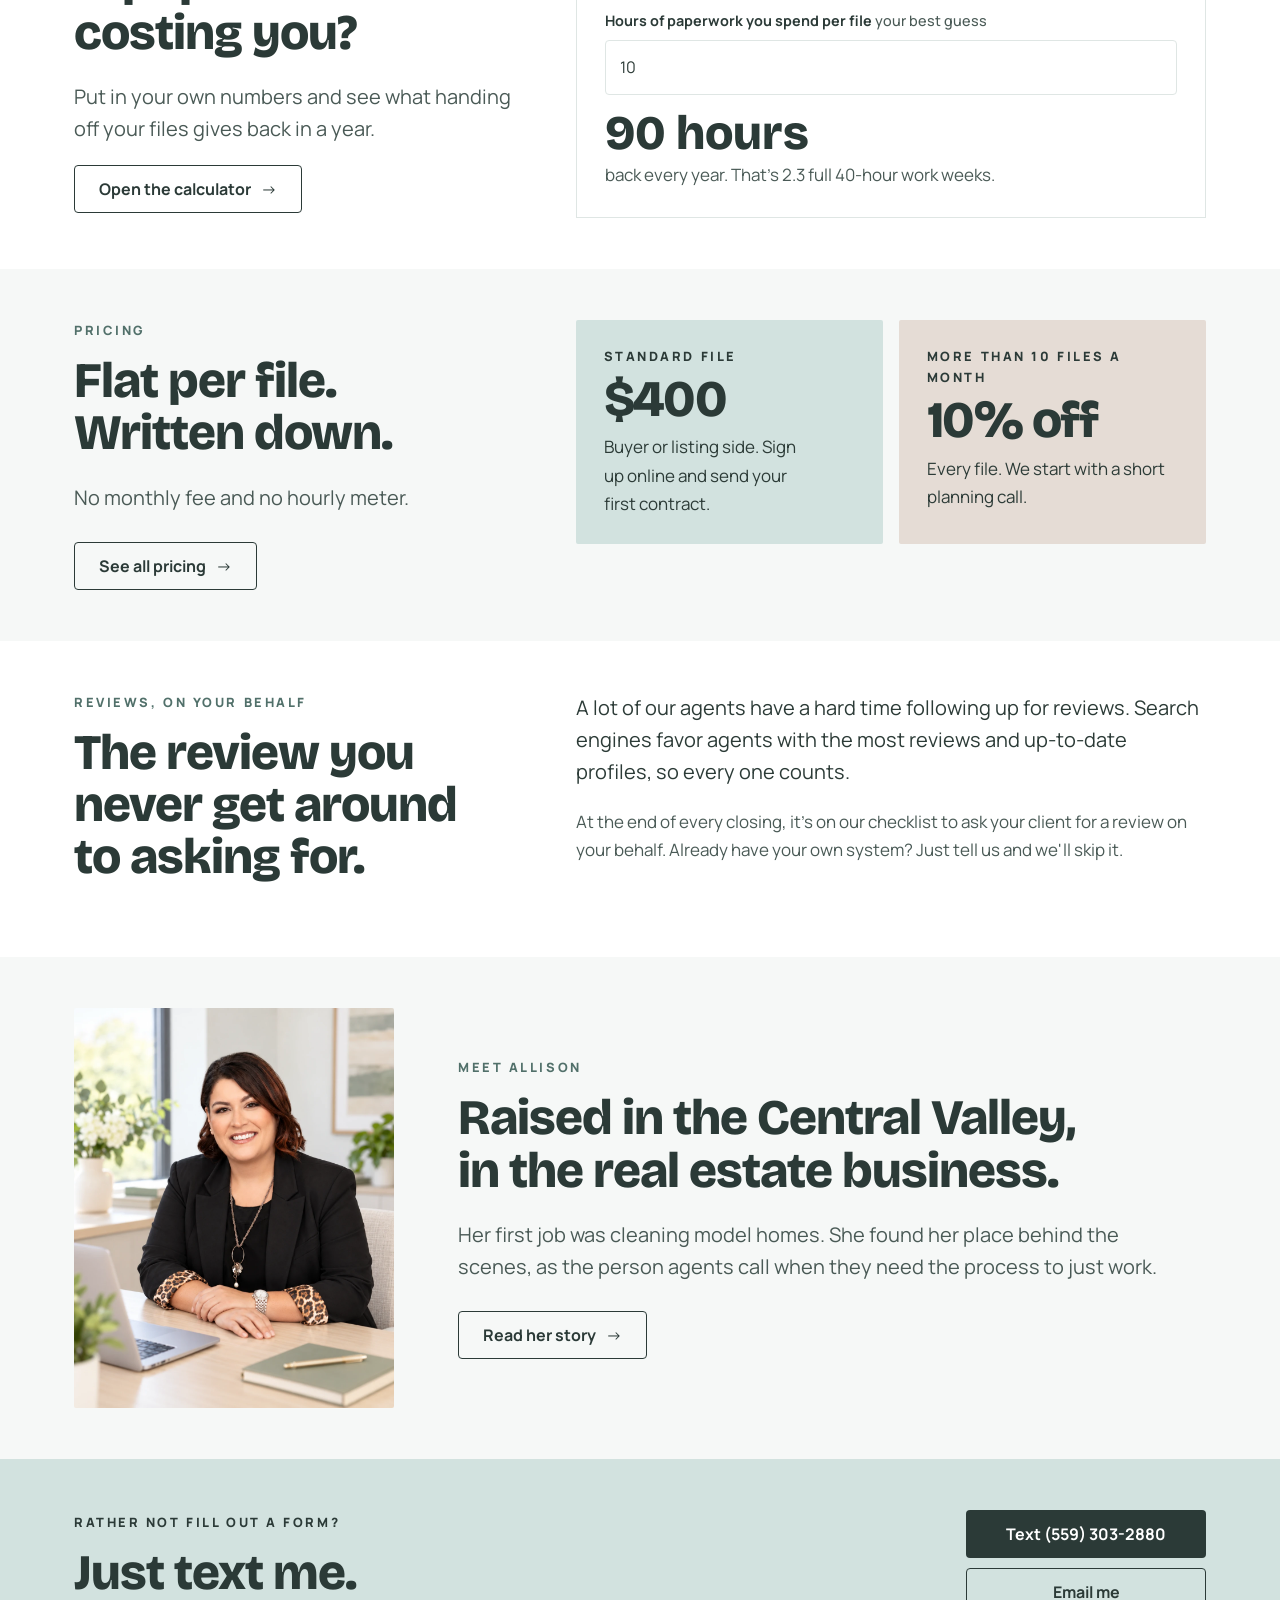
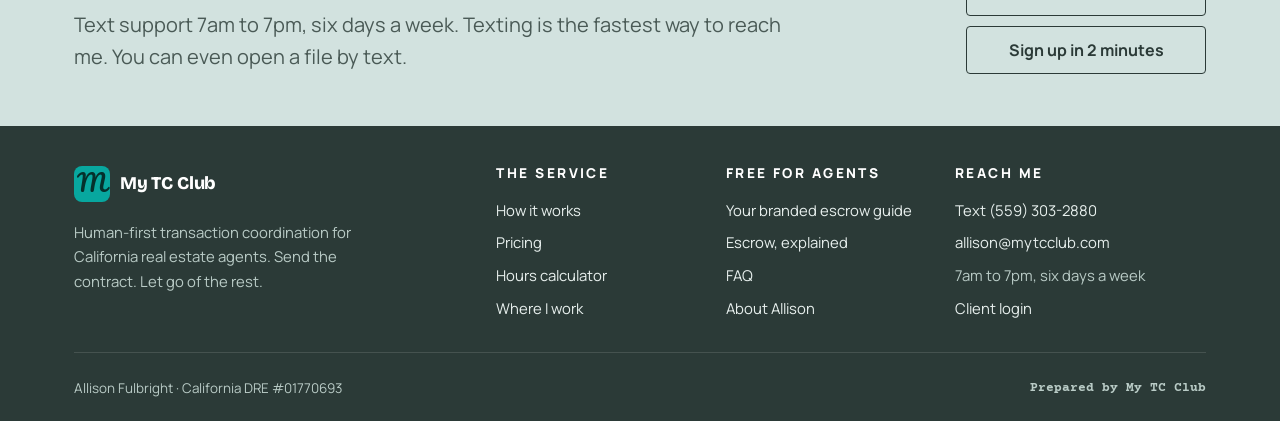
==== commit f81fc786: "Add two more photos of Allison Co-Authored-By: Claude Opus 5.5 <noreply@anthropic.com>" ====
--- a/index.html
+++ b/index.html
@@ -221,7 +221,7 @@
 
 <section>
   <div class="wrap meet">
-    <img class="photo" src="assets/allison.webp" alt="Allison Fulbright, owner of My TC Club" width="1122" height="1402">
+    <img class="photo" src="assets/allison-welcome.webp" alt="Allison Fulbright, owner of My TC Club" width="1122" height="1402">
     <div>
       <span class="eyebrow">Meet Allison</span>
       <h2>Raised in the Central Valley, in the real estate business.</h2>
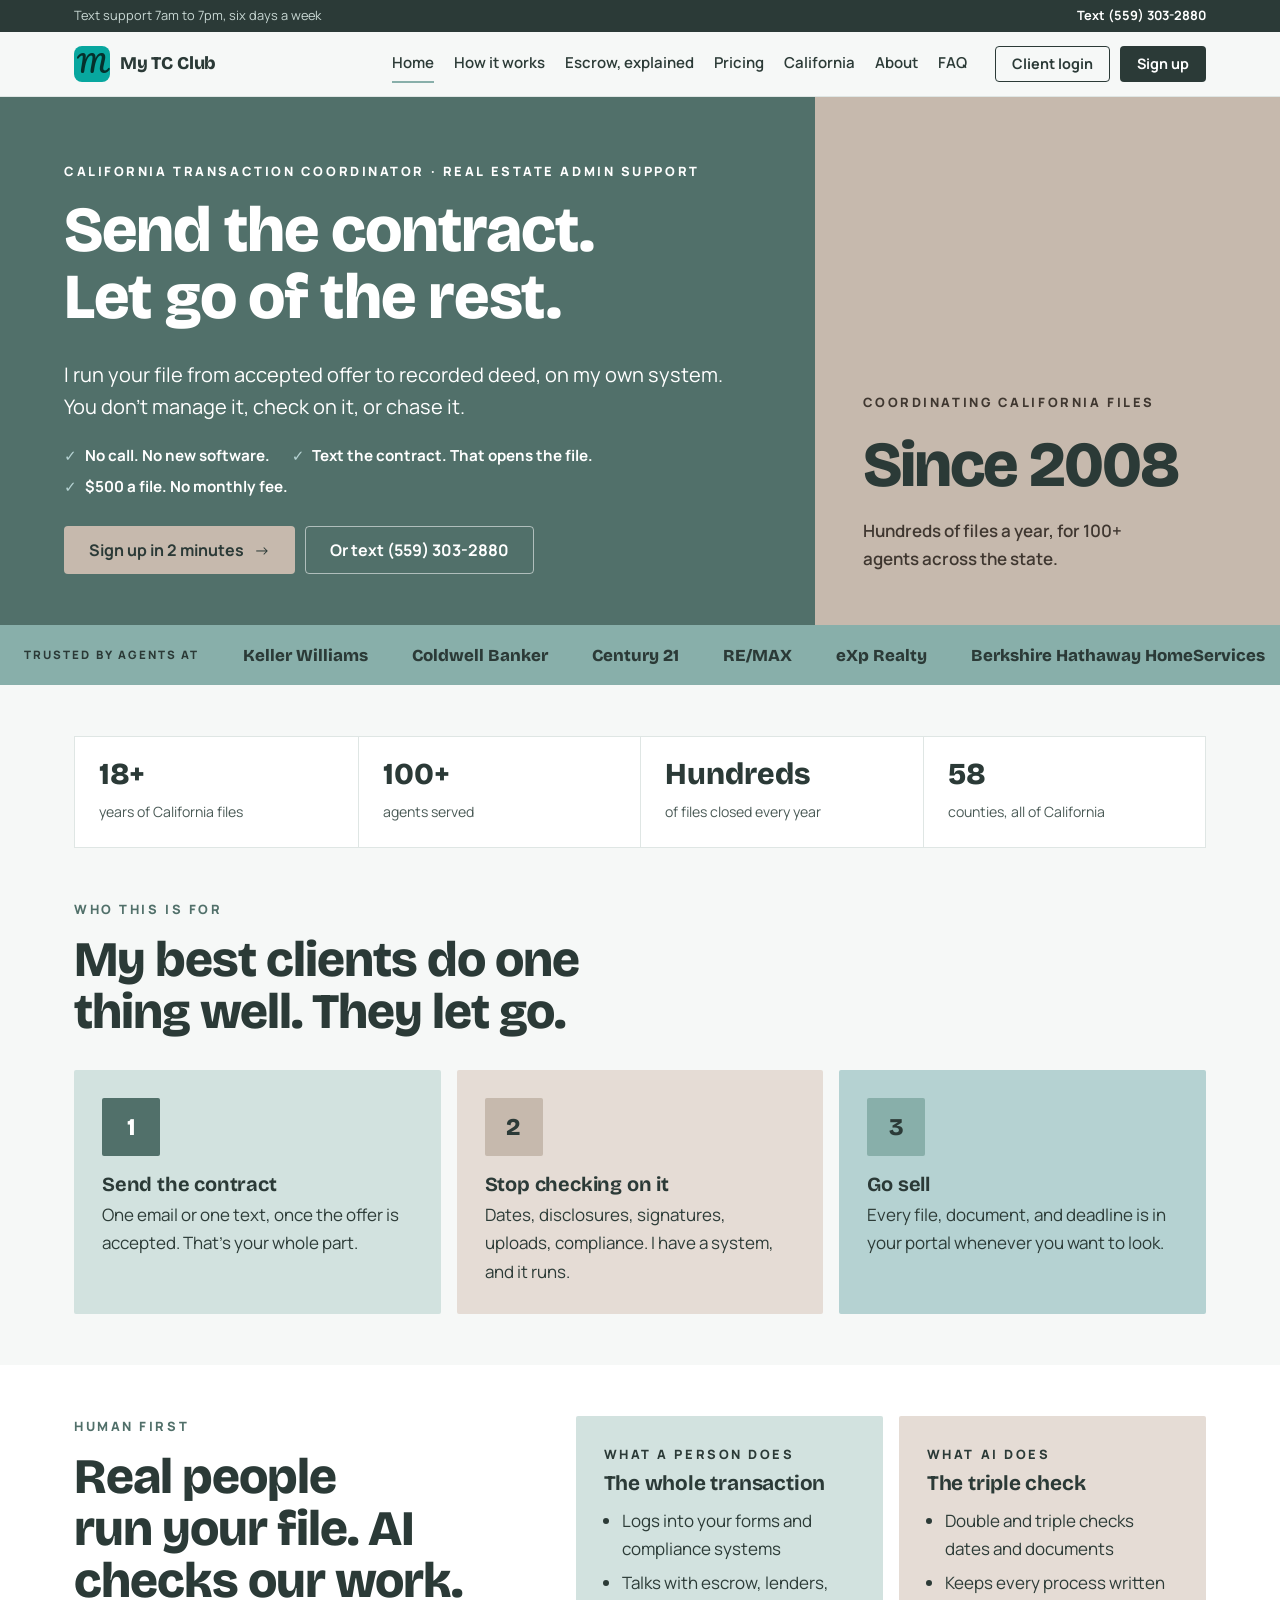
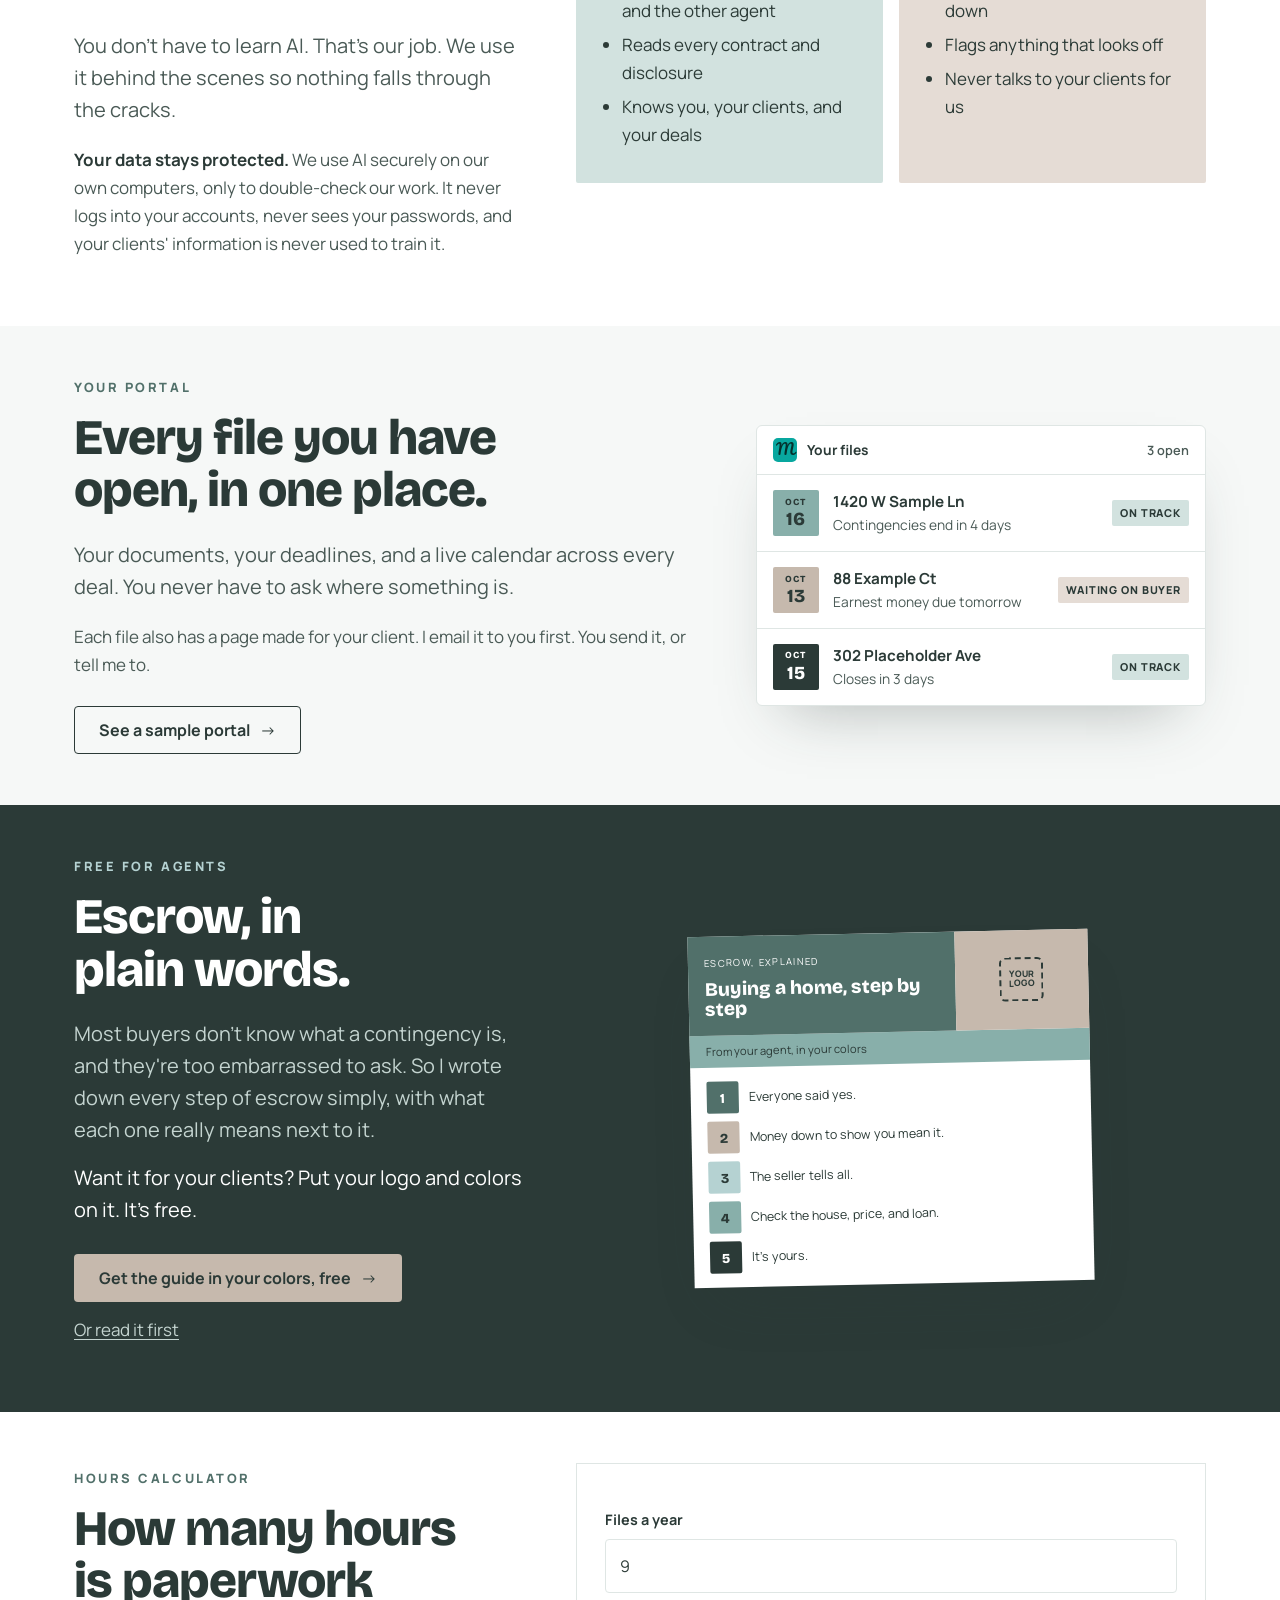
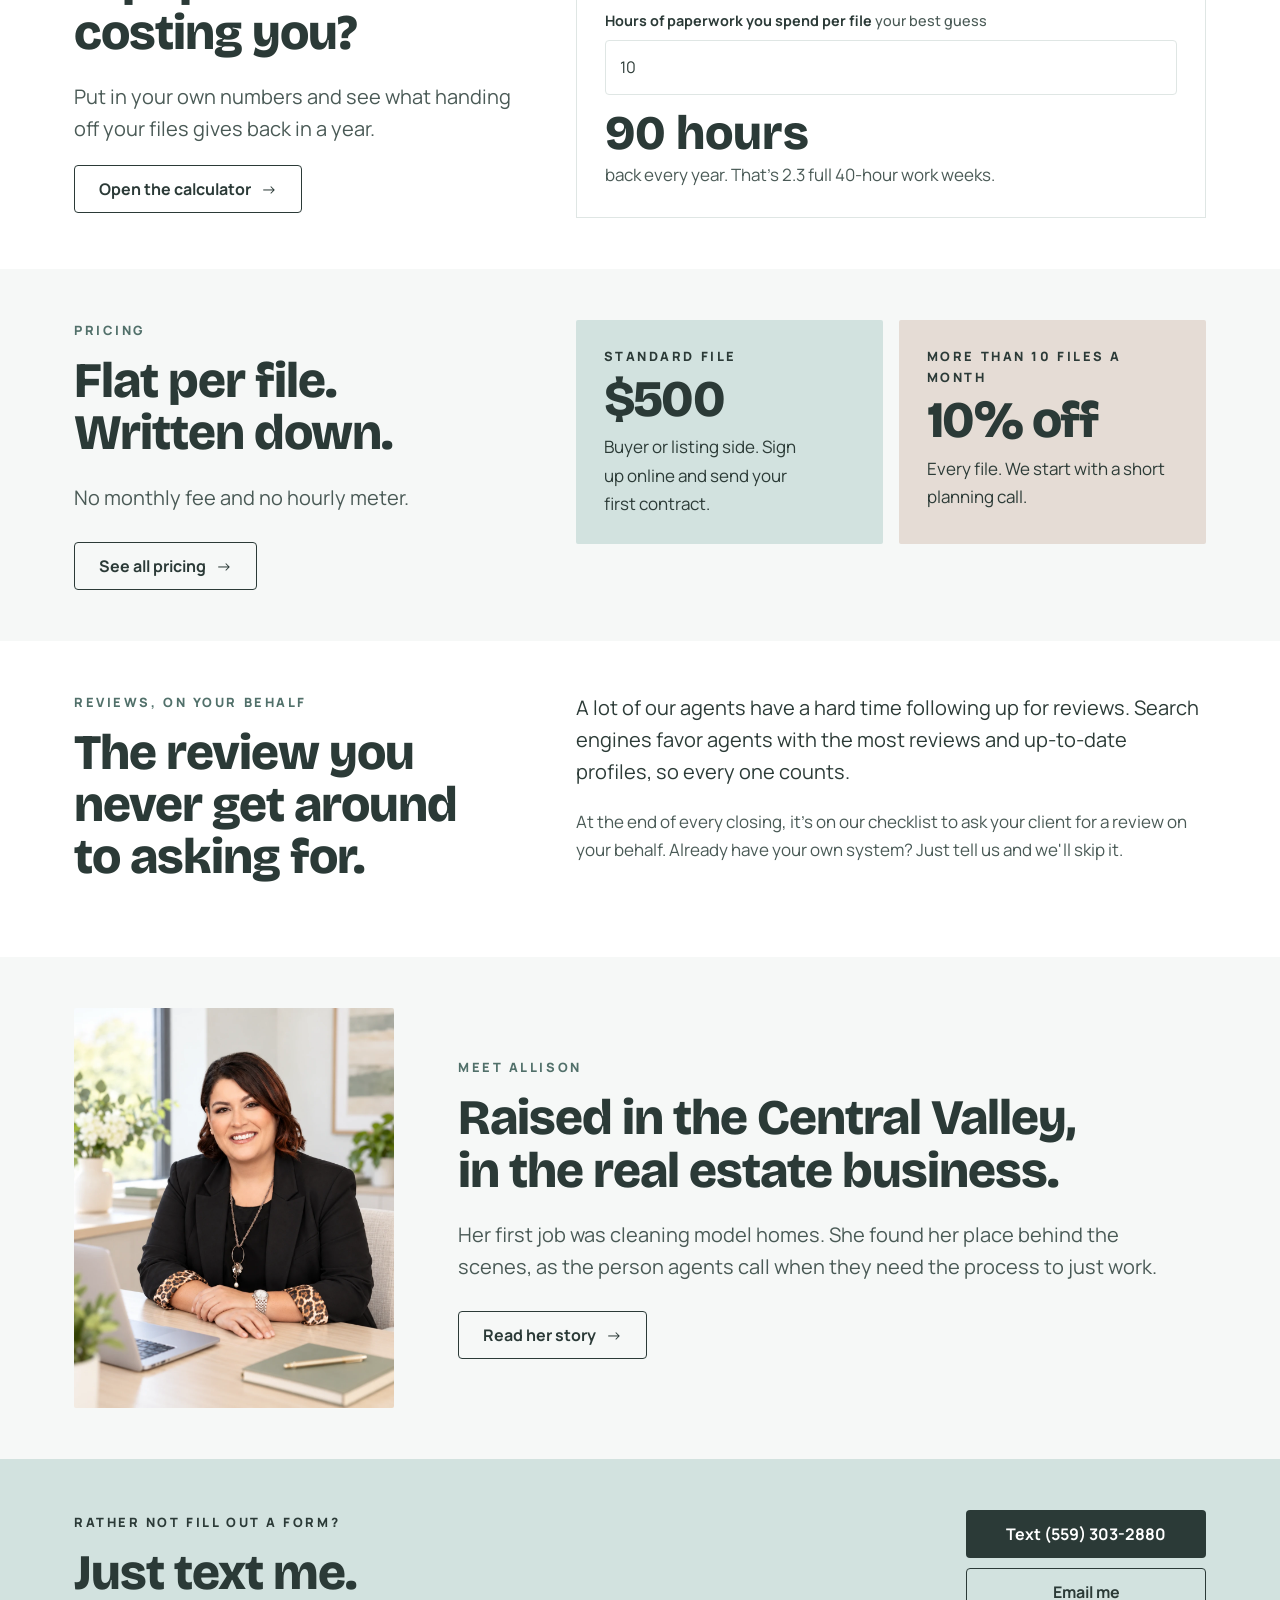
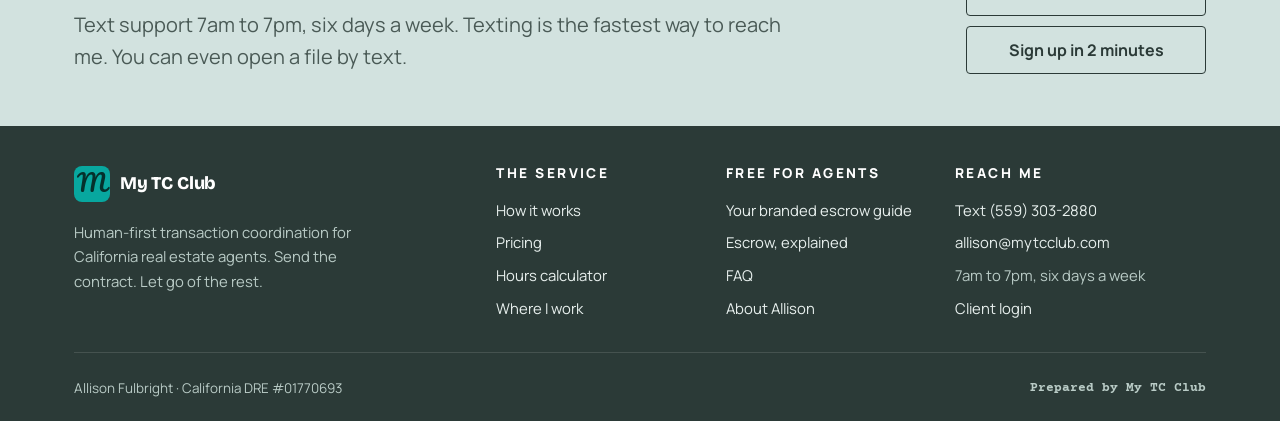
==== commit 5d7c5b5a: "Price: $500 per file Co-Authored-By: Claude Sonnet 5.5 <noreply@anthropic.com>" ====
--- a/index.html
+++ b/index.html
@@ -5,14 +5,14 @@
 <meta name="viewport" content="width=device-width,initial-scale=1">
 <meta name="robots" content="noindex,nofollow" data-demo="remove-at-launch">
 <title>California Transaction Coordinator | Virtual TC for Real Estate Agents | My TC Club</title>
-<meta name="description" content="Virtual transaction coordination and real estate admin support for California agents. Contract to close, $400 per file, no call needed. Text the contract and let go.">
+<meta name="description" content="Virtual transaction coordination and real estate admin support for California agents. Contract to close, $500 per file, no call needed. Text the contract and let go.">
 <link rel="canonical" href="https://www.mytcclub.com/">
 <link rel="icon" href="assets/favicon.svg" type="image/svg+xml">
 <meta name="theme-color" content="#51706a">
 <meta property="og:type" content="website">
 <meta property="og:site_name" content="My TC Club">
 <meta property="og:title" content="California Transaction Coordinator | Virtual TC for Real Estate Agents | My TC Club">
-<meta property="og:description" content="Virtual transaction coordination and real estate admin support for California agents. Contract to close, $400 per file, no call needed. Text the contract and let go.">
+<meta property="og:description" content="Virtual transaction coordination and real estate admin support for California agents. Contract to close, $500 per file, no call needed. Text the contract and let go.">
 <meta property="og:url" content="https://www.mytcclub.com/">
 <meta property="og:image" content="https://www.mytcclub.com/assets/og-image.jpg">
 <meta property="og:image:alt" content="My TC Club, transaction coordination for California real estate agents">
@@ -68,7 +68,7 @@
 .mq{display:inline-flex;gap:44px;padding-right:44px}
 .sheet .h .x span{color:#fff;opacity:1!important}
 </style>
-<script type="application/ld+json">{"@type": "ProfessionalService", "@id": "https://www.mytcclub.com/#business", "name": "My TC Club", "url": "https://www.mytcclub.com/", "description": "Virtual real estate transaction coordination and administrative support for California real estate agents, contract to close.", "image": "https://www.mytcclub.com/assets/og-image.jpg", "logo": "https://www.mytcclub.com/assets/favicon.svg", "telephone": "+1-559-303-2880", "email": "allison@mytcclub.com", "priceRange": "$400 per file", "founder": {"@type": "Person", "name": "Allison Fulbright"}, "address": {"@type": "PostalAddress", "addressLocality": "Visalia", "addressRegion": "CA", "addressCountry": "US"}, "areaServed": {"@type": "State", "name": "California"}, "openingHoursSpecification": [{"@type": "OpeningHoursSpecification", "dayOfWeek": ["Monday", "Tuesday", "Wednesday", "Thursday", "Friday", "Saturday"], "opens": "07:00", "closes": "19:00"}], "sameAs": ["https://www.facebook.com/mytcclub/", "https://www.linkedin.com/in/allison-fulbright-240874ba/"], "knowsAbout": ["Real estate transaction coordination", "Escrow", "California real estate disclosures", "C.A.R. forms", "Real estate administrative support"], "@context": "https://schema.org"}</script>
+<script type="application/ld+json">{"@type": "ProfessionalService", "@id": "https://www.mytcclub.com/#business", "name": "My TC Club", "url": "https://www.mytcclub.com/", "description": "Virtual real estate transaction coordination and administrative support for California real estate agents, contract to close.", "image": "https://www.mytcclub.com/assets/og-image.jpg", "logo": "https://www.mytcclub.com/assets/favicon.svg", "telephone": "+1-559-303-2880", "email": "allison@mytcclub.com", "priceRange": "$500 per file", "founder": {"@type": "Person", "name": "Allison Fulbright"}, "address": {"@type": "PostalAddress", "addressLocality": "Visalia", "addressRegion": "CA", "addressCountry": "US"}, "areaServed": {"@type": "State", "name": "California"}, "openingHoursSpecification": [{"@type": "OpeningHoursSpecification", "dayOfWeek": ["Monday", "Tuesday", "Wednesday", "Thursday", "Friday", "Saturday"], "opens": "07:00", "closes": "19:00"}], "sameAs": ["https://www.facebook.com/mytcclub/", "https://www.linkedin.com/in/allison-fulbright-240874ba/"], "knowsAbout": ["Real estate transaction coordination", "Escrow", "California real estate disclosures", "C.A.R. forms", "Real estate administrative support"], "@context": "https://schema.org"}</script>
 <script type="application/ld+json">{"@context": "https://schema.org", "@type": "WebSite", "name": "My TC Club", "url": "https://www.mytcclub.com/"}</script>
 <script type="application/ld+json">{"@type": "BreadcrumbList", "itemListElement": [{"@type": "ListItem", "position": 1, "name": "Home", "item": "https://www.mytcclub.com/"}], "@context": "https://schema.org"}</script>
 </head>
@@ -79,7 +79,7 @@
     <span class="eyebrow">California transaction coordinator · Real estate admin support</span>
     <h1>Send the contract. Let go of the rest.</h1>
     <p class="lead">I run your file from accepted offer to recorded deed, on my own system. You don't manage it, check on it, or chase it.</p>
-    <ul class="herolist"><li>No call. No new software.</li><li>Text the contract. That opens the file.</li><li>$400 a file. No monthly fee.</li></ul>
+    <ul class="herolist"><li>No call. No new software.</li><li>Text the contract. That opens the file.</li><li>$500 a file. No monthly fee.</li></ul>
     <div style="display:flex;gap:10px;flex-wrap:wrap">
       <a class="btn btn-taupe arrow" href="signup.html">Sign up in 2 minutes</a>
       <a class="btn btn-ghost" id="heroText" href="#">Or just text me</a>
@@ -203,7 +203,7 @@
       <a class="btn btn-line arrow" href="pricing.html" style="margin-top:8px">See all pricing</a>
     </div>
     <div class="tiles">
-      <div class="tile mist"><span class="eyebrow">Standard file</span><div class="bignum" style="font-size:3.2rem">$400</div><p style="margin-top:10px">Buyer or listing side. Sign up online and send your first contract.</p></div>
+      <div class="tile mist"><span class="eyebrow">Standard file</span><div class="bignum" style="font-size:3.2rem">$500</div><p style="margin-top:10px">Buyer or listing side. Sign up online and send your first contract.</p></div>
       <div class="tile sand"><span class="eyebrow">More than 10 files a month</span><div class="bignum" style="font-size:3.2rem">10% off</div><p style="margin-top:10px">Every file. We start with a short planning call.</p></div>
     </div>
   </div>
@@ -221,7 +221,7 @@
 
 <section>
   <div class="wrap meet">
-    <img class="photo" src="assets/allison-welcome.webp" alt="Allison Fulbright, owner of My TC Club" width="1122" height="1402">
+    <img class="photo" src="assets/allison-welcome.webp" alt="Allison Fulbright, owner of My TC Club" width="1122" height="1402" style="padding:0;object-fit:cover;width:100%;height:auto;display:block;background:none">
     <div>
       <span class="eyebrow">Meet Allison</span>
       <h2>Raised in the Central Valley, in the real estate business.</h2>
